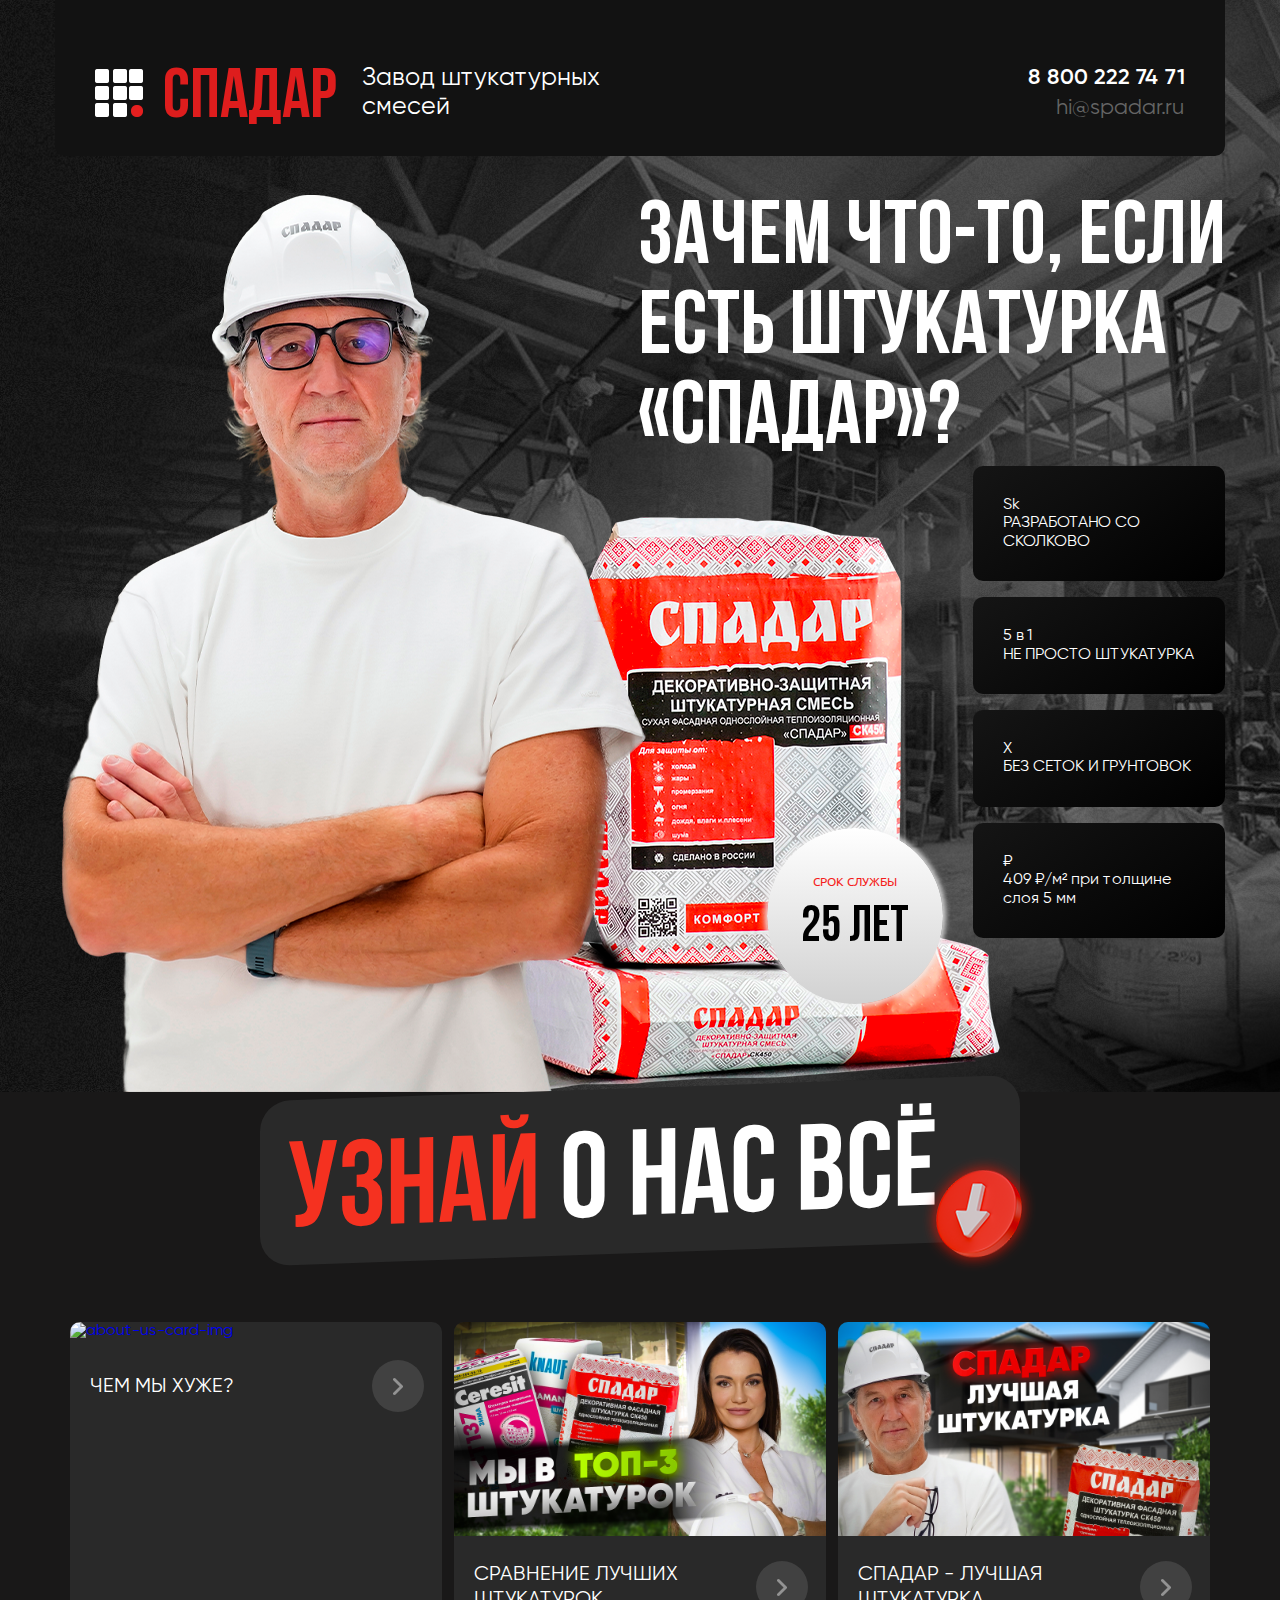
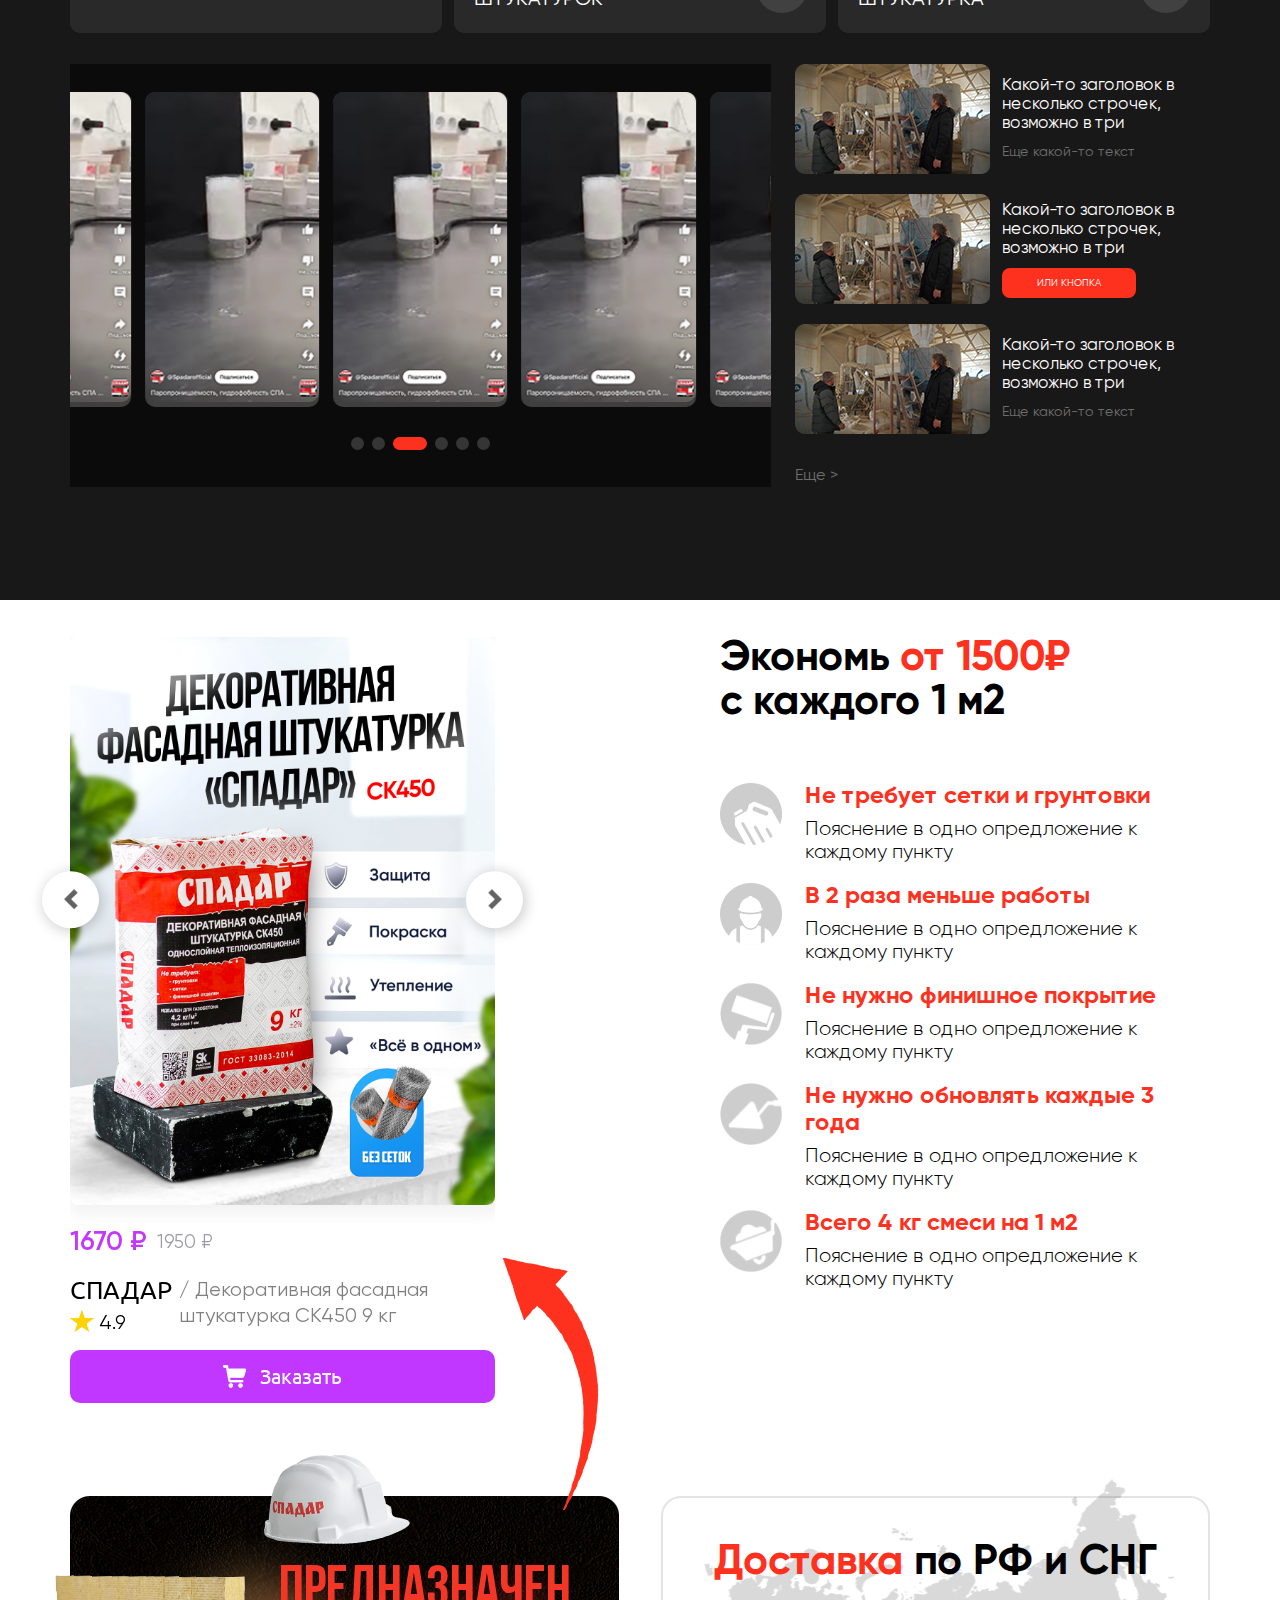
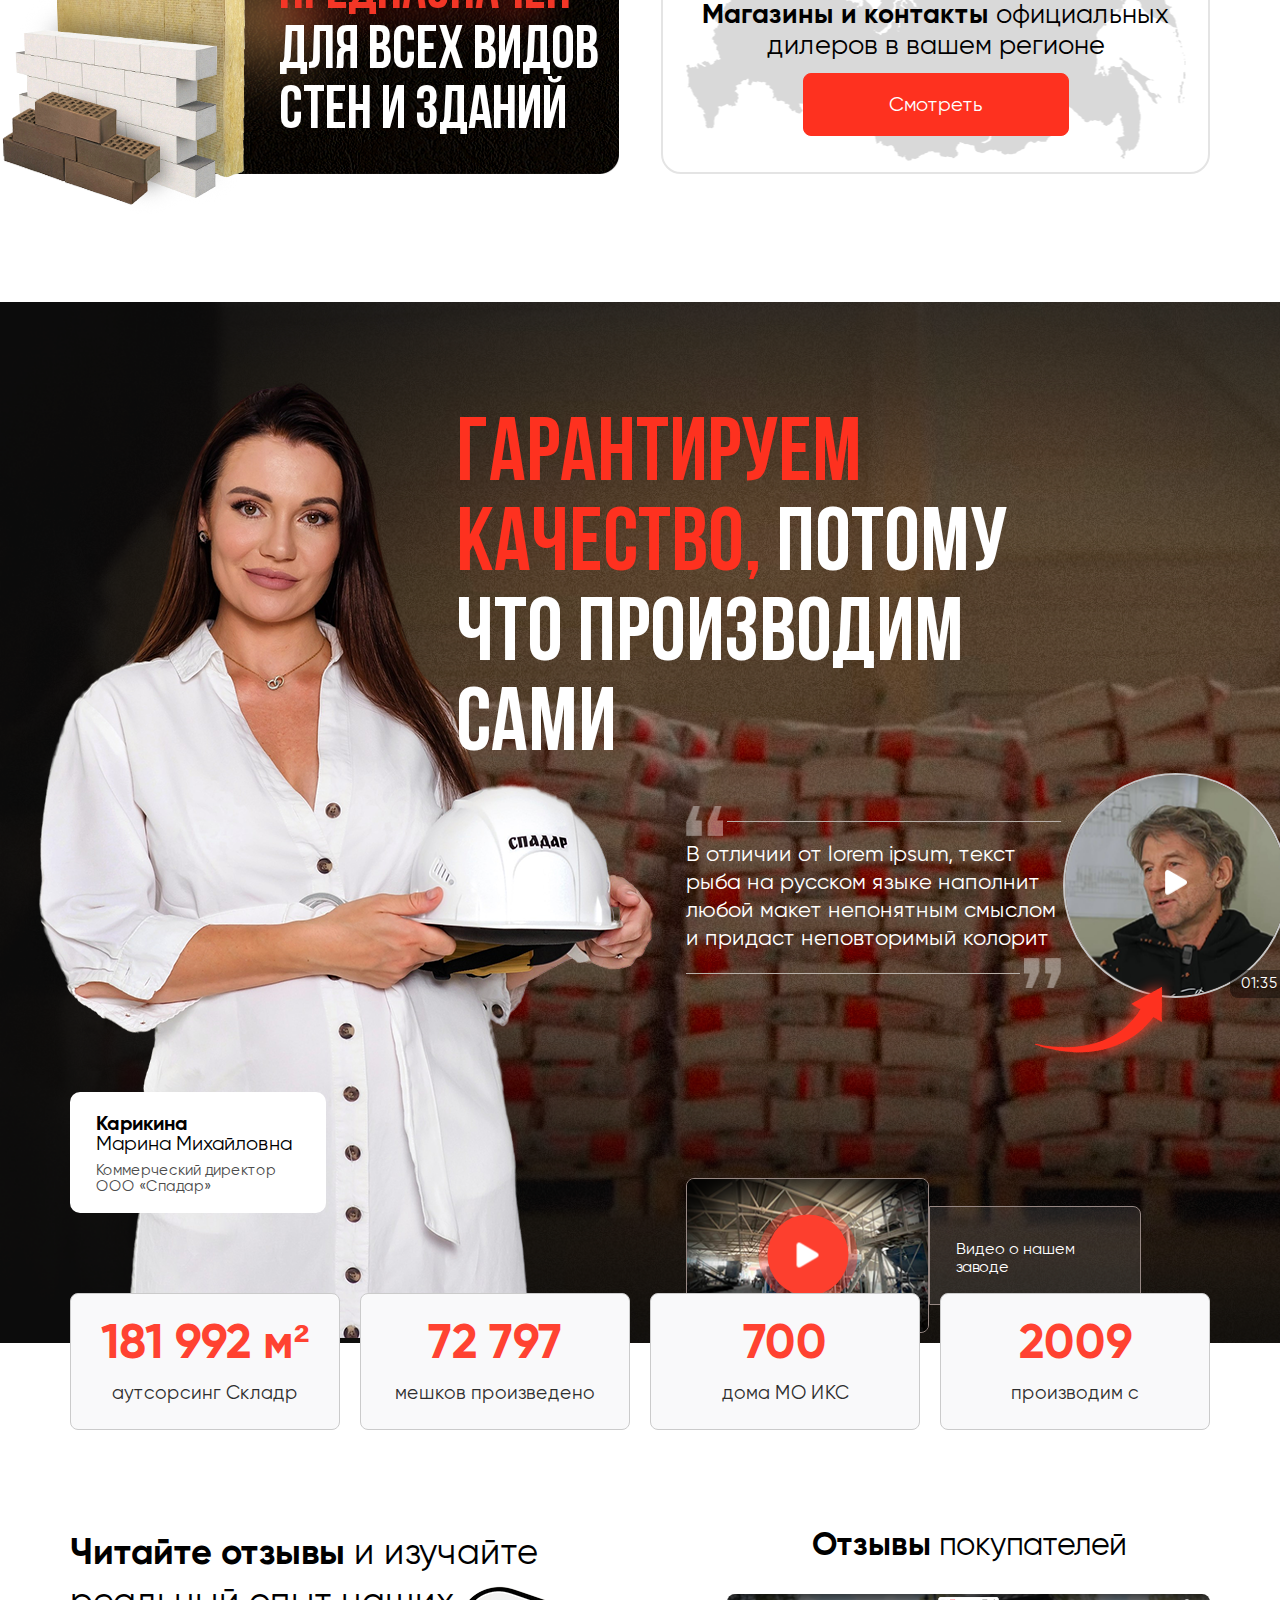
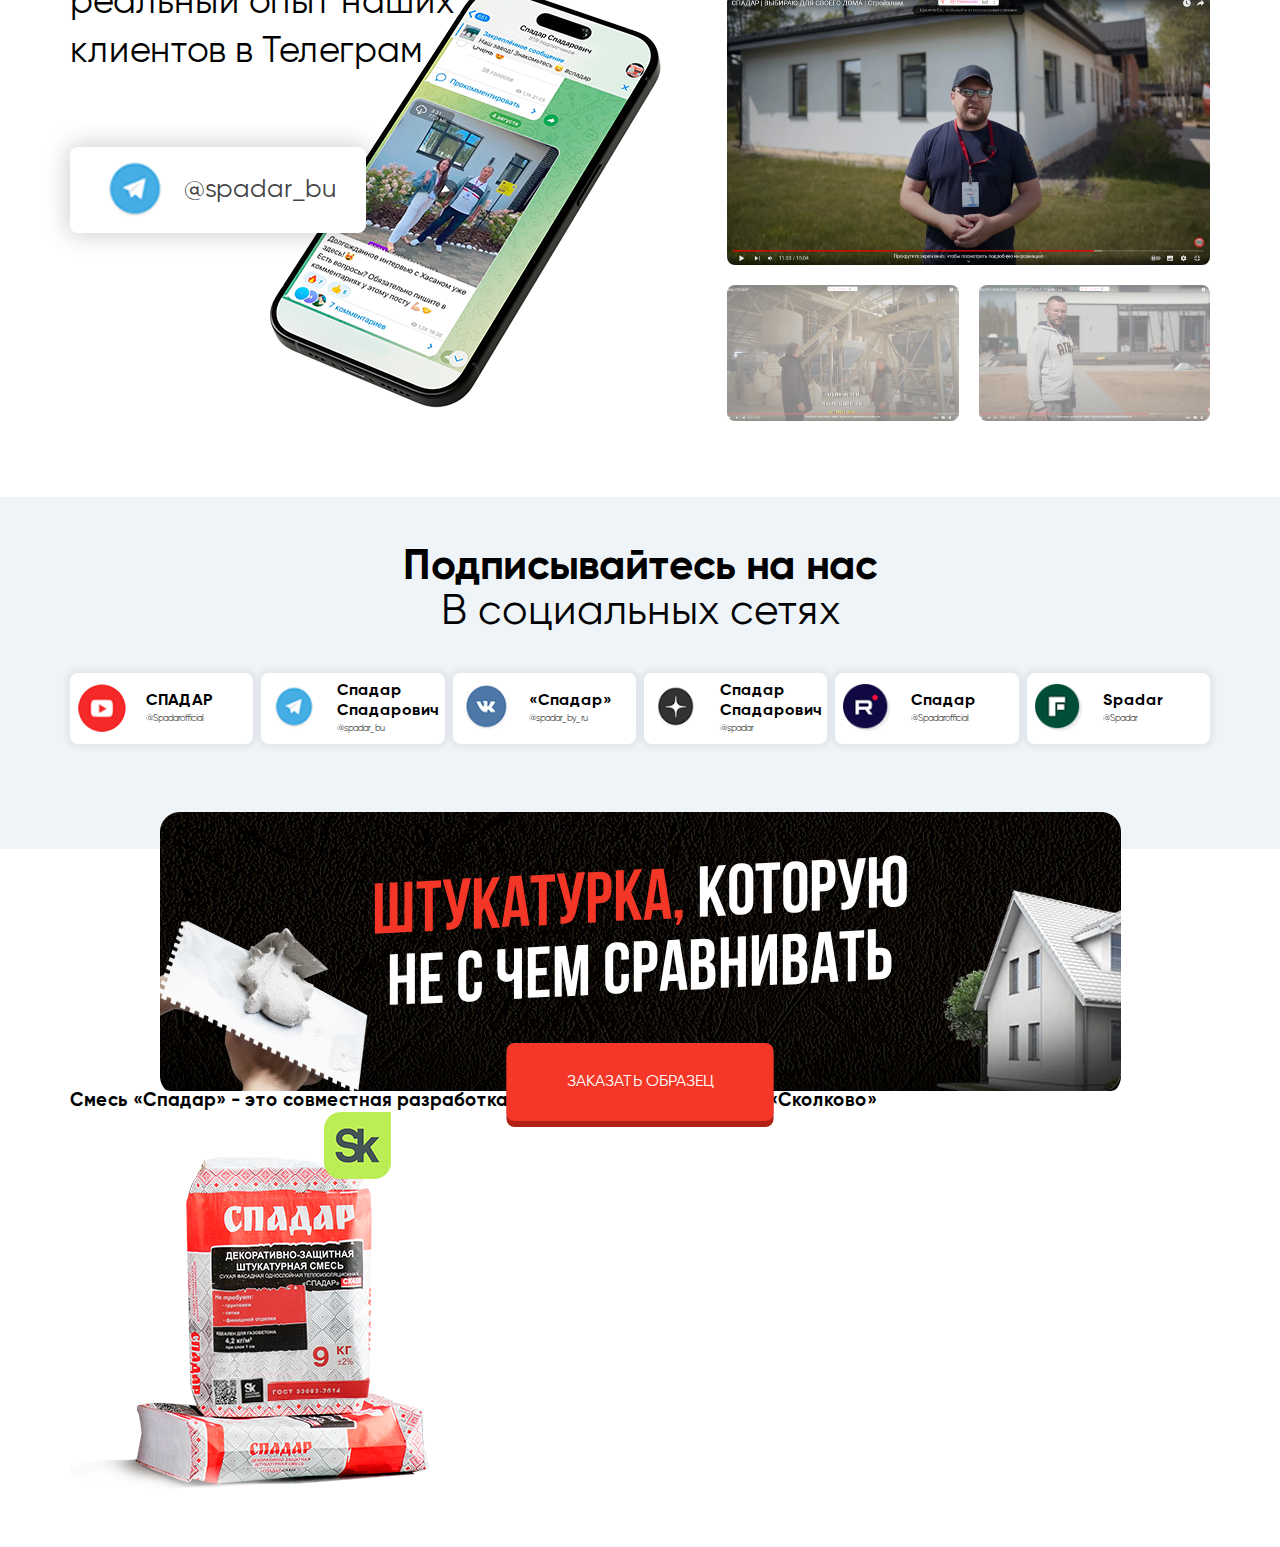
==== index.html @ 5b6349be "s" ====
<!DOCTYPE html>
<html lang="en">

<head>
  <meta charset="UTF-8">
  <meta name="viewport" content="width=device-width, initial-scale=1.0">
  <title>Document</title>
  <!-- fonts -->
  <link rel="stylesheet" href="fonts/stylesheet.css">
  <!-- swiper css -->
  <link rel="stylesheet" href="https://cdn.jsdelivr.net/npm/swiper@11/swiper-bundle.min.css" />
  <!-- normalize css -->
  <link rel="stylesheet" href="css/normalize.css">
  <!-- custom css -->
  <link rel="stylesheet" href="css/style.css">
</head>

<body>

  <div class="wrapper">
    <!-- header -->
    <header class="header">
      <div class="big-container">
        <div class="header-logo__box">
          <img src="images/icons/menu.png" alt="menu icon">
          <a class="header-logo" href="#!">СПАДАР</a>
          <div class="header-logo__text">Завод штукатурных <br>
            смесей</div>
        </div>
        <div class="header-contact">
          <a class="header-tel" href="tel:88002227471">8 800 222 74 71</a>
          <a class="header-email" href="mailto:hi@spadar.ru">hi@spadar.ru</a>
        </div>
      </div>
    </header>

    <main>
      <!-- intro -->
      <section class="intro">
        <div class="big-container">
          <img class="intro-human__img" src="images/human.png" alt="intro-human">
          <img class="intro-product" src="images/intro-product.png" alt="">
          <div class="intro-servis__life">
            <span class="intro-servis__life-text">Срок службы</span>
            <h2 class="intro-servis__life-title">25 лет</h2>
          </div>
          <h1 class="intro-title">Зачем что-то, если <br>
            есть штукатурка <br>
            «Спадар»?</h1>
          <div class="feature">
            <div class="feature-item feature-green">
              <div class="feature-icon">Sk</div>
              <div class="feature-text">РАЗРАБОТАНО СО СКОЛКОВО</div>
            </div>
            <div class="feature-item feature-red">
              <div class="feature-icon">5 в 1</div>
              <div class="feature-text">НЕ ПРОСТО ШТУКАТУРКА</div>
            </div>
            <div class="feature-item feature-red">
              <div class="feature-icon">X</div>
              <div class="feature-text">БЕЗ СЕТОК И ГРУНТОВОК</div>
            </div>
            <div class="feature-item feature-red">
              <div class="feature-icon">₽</div>
              <div class="feature-text">409 ₽/м² при толщине слоя 5 мм</div>
            </div>
          </div>
        </div>
      </section>
      <!-- intro -->

      <!-- about us -->
      <section class="about-us">
        <div class="container">
          <div class="about-us__learn-more">
            <h2 class="about-us__learn-more-title"><span>Узнай</span> о нас всё</h2>
            <img class="about-us__learn-more-icon" src="images/icons/down-btn.png" alt="">
          </div>
          <div class="about-us__cards">
            <a class="about-us__card" href="#!">
              <img class="about-us__card-img" src="images/about-us-card-img-1.png" alt="about-us-card-img">
              <div class="about-us__card-body">
                <h3 class="about-us__card-title">Чем мы хуже?</h3>
                <div class="next-btn">
                  <img src="images/icons/next-icon.png" alt="">
                </div>
              </div>
            </a>
            <a class="about-us__card" href="#!">
              <img class="about-us__card-img" src="images/about-us-card-img-2.png" alt="about-us-card-img">
              <div class="about-us__card-body">
                <h3 class="about-us__card-title">Сравнение лучших
                  штукатурок</h3>
                <div class="next-btn">
                  <img src="images/icons/next-icon.png" alt="">
                </div>
              </div>
            </a>
            <a class="about-us__card" href="#!">
              <img class="about-us__card-img" src="images/about-us-card-img-3.png" alt="about-us-card-img">
              <div class="about-us__card-body">
                <h3 class="about-us__card-title">Спадар - лучшая штукатурка</h3>
                <div class="next-btn">
                  <img src="images/icons/next-icon.png" alt="">
                </div>
              </div>
            </a>
          </div>

          <div class="about-us__media">
            <div class="about-us__media-shorts">
              <div class="swiper-container about-us__media-shorts-swiper">
                <div class="swiper-wrapper">
                  <div class="swiper-slide">
                    <div class="about-us__media-shorts-video">
                      <img src="images/shorts-img-1.png" alt="shorts-img-1">
                    </div>
                  </div>
                  <div class="swiper-slide">
                    <div class="about-us__media-shorts-video">
                      <img src="images/shorts-img-1.png" alt="shorts-img-1">
                    </div>
                  </div>
                  <div class="swiper-slide">
                    <div class="about-us__media-shorts-video">
                      <img src="images/shorts-img-1.png" alt="shorts-img-1">
                    </div>
                  </div>
                  <div class="swiper-slide">
                    <div class="about-us__media-shorts-video">
                      <img src="images/shorts-img-1.png" alt="shorts-img-1">
                    </div>
                  </div>
                  <div class="swiper-slide">
                    <div class="about-us__media-shorts-video">
                      <img src="images/shorts-img-1.png" alt="shorts-img-1">
                    </div>
                  </div>
                  <div class="swiper-slide">
                    <div class="about-us__media-shorts-video">
                      <img src="images/shorts-img-1.png" alt="shorts-img-1">
                    </div>
                  </div>
                </div>
                <div class="swiper-pagination"></div>
              </div>
            </div>
            <div class="right-box">
              <div class="about-us__media-content">
                <div class="about-us__media-content-item">
                  <img class="content-img" src="images/about-us__media-content-1.png" alt="">
                  <div class="">
                    <h3 class="content-title">Какой-то заголовок в несколько строчек, возможно в три</h3>
                    <a class="content-link" href="#!">Еще какой-то текст</a>
                  </div>
                </div>
                <div class="about-us__media-content-item">
                  <img class="content-img" src="images/about-us__media-content-1.png" alt="">
                  <div class="">
                    <h3 class="content-title">Какой-то заголовок в несколько строчек, возможно в три</h3>
                    <a class="content-link__btn" href="#!">Или кнопка</a>
                  </div>
                </div>
                <div class="about-us__media-content-item">
                  <img class="content-img" src="images/about-us__media-content-1.png" alt="">
                  <div class="">
                    <h3 class="content-title">Какой-то заголовок в несколько строчек, возможно в три</h3>
                    <a class="content-link" href="#!">Еще какой-то текст</a>
                  </div>
                </div>
              </div>
              <a class="more-content" href="#!">Еще ></a>
            </div>
          </div>
        </div>
      </section>
      <!-- about us -->

      <!-- product-info -->
      <section class="product-info">
        <div class="container">
          <div class="top-box">
            <div class="product-card__box">
              <div class="product-swiper">
                <button class="product-swiper-btn-prev">
                  <img src="images/icons/next-icon-2.png" alt="">
                </button>
                <button class="product-swiper-btn-next">
                  <img src="images/icons/next-icon-2.png" alt="">
                </button>
                <div class="swiper product-info__swiper">
                  <div class="swiper-wrapper">
                    <div class="swiper-slide">
                      <div class="product-card">
                        <img class="product-card__img" src="images/product-info-1.png" alt="product-img">
                        <div class="price-list">
                          <span class="new-price">1670 ₽ </span>
                          <span class="old-price">1950 ₽ </span>
                        </div>
                        <div class="product-content">
                          <div>
                            <h4 class="product-name">СПАДАР</h4>
                            <div class="product-rating">
                              <img class="star-icon" src="images/icons/star.png" alt="star icon">
                              <span class="product-rating__count">4.9</span>
                            </div>
                          </div>
                          <p class="product-desc">
                            / Декоративная фасадная <br>
                            штукатурка СК450 9 кг
                          </p>
                        </div>
                        <a class="order-btn" href="#!">
                          <img src="images/icons/basket.png" alt="basket">
                          <span>Заказать</span>
                        </a>
                      </div>
                    </div>
                    <div class="swiper-slide">
                      <div class="product-card">
                        <img class="product-card__img" src="images/product-info-1.png" alt="product-img">
                        <div class="price-list">
                          <span class="new-price">1670 ₽ </span>
                          <span class="old-price">1950 ₽ </span>
                        </div>
                        <div class="product-content">
                          <div>
                            <h4 class="product-name">СПАДАР</h4>
                            <div class="product-rating">
                              <img class="star-icon" src="images/icons/star.png" alt="star icon">
                              <span class="product-rating__count">4.9</span>
                            </div>
                          </div>
                          <p class="product-desc">
                            / Декоративная фасадная <br>
                            штукатурка СК450 9 кг
                          </p>
                        </div>
                        <a class="order-btn" href="#!">
                          <img src="images/icons/basket.png" alt="basket">
                          <span>Заказать</span>
                        </a>
                      </div>
                    </div>
                    <div class="swiper-slide">
                      <div class="product-card">
                        <img class="product-card__img" src="images/product-info-1.png" alt="product-img">
                        <div class="price-list">
                          <span class="new-price">1670 ₽ </span>
                          <span class="old-price">1950 ₽ </span>
                        </div>
                        <div class="product-content">
                          <div>
                            <h4 class="product-name">СПАДАР</h4>
                            <div class="product-rating">
                              <img class="star-icon" src="images/icons/star.png" alt="star icon">
                              <span class="product-rating__count">4.9</span>
                            </div>
                          </div>
                          <p class="product-desc">
                            / Декоративная фасадная <br>
                            штукатурка СК450 9 кг
                          </p>
                        </div>
                        <a class="order-btn" href="#!">
                          <img src="images/icons/basket.png" alt="basket">
                          <span>Заказать</span>
                        </a>
                      </div>
                    </div>
                  </div>
                </div>
              </div>
            </div>
            <div class="benefits">
              <h2 class="benefits-title">Экономь <span>от 1500₽</span>
                с&nbsp;каждого 1 м2</h2>
              <div class="benefits-list">
                <div class="benefits-item">
                  <img class="benefits-item__icon" src="images/icons/benifest-icon-1.png" alt="">
                  <div>
                    <h3 class="benefits-item__title">Не требует сетки и грунтовки </h3>
                    <p class="benefits-item__desc">
                      Пояснение в одно опредложение к каждому пункту
                    </p>
                  </div>
                </div>
                <div class="benefits-item">
                  <img class="benefits-item__icon" src="images/icons/benifest-icon-2.png" alt="">
                  <div>
                    <h3 class="benefits-item__title">В 2 раза меньше работы</h3>
                    <p class="benefits-item__desc">
                      Пояснение в одно опредложение к каждому пункту
                    </p>
                  </div>
                </div>
                <div class="benefits-item">
                  <img class="benefits-item__icon" src="images/icons/benifest-icon-3.png" alt="">
                  <div>
                    <h3 class="benefits-item__title">Не нужно финишное покрытие</h3>
                    <p class="benefits-item__desc">
                      Пояснение в одно опредложение к каждому пункту
                    </p>
                  </div>
                </div>
                <div class="benefits-item">
                  <img class="benefits-item__icon" src="images/icons/benifest-icon-4.png" alt="">
                  <div>
                    <h3 class="benefits-item__title">Не нужно обновлять каждые 3 года</h3>
                    <p class="benefits-item__desc">
                      Пояснение в одно опредложение к каждому пункту
                    </p>
                  </div>
                </div>
                <div class="benefits-item">
                  <img class="benefits-item__icon" src="images/icons/benifest-icon-5.png" alt="">
                  <div>
                    <h3 class="benefits-item__title">Всего 4 кг смеси на 1 м2</h3>
                    <p class="benefits-item__desc">
                      Пояснение в одно опредложение к каждому пункту
                    </p>
                  </div>
                </div>
              </div>
            </div>
          </div>
          <div class="promo-section">
            <div class="promo-info">
              <img class="up-arrow" src="images/up-arrow.png" alt="">
              <img class="heat-img" src="images/icons/heat.png" alt="">
              <img class="block-img" src="images/block.png" alt="block img">
              <h3 class="promo-info__title"><span>Предназначен</span> <br>
                для всех видов <br>
                стен и зданий</h3>
            </div>
            <div class="delivery-info">
              <h3 class="delivery-info__title"><span>Доставка</span> по РФ и СНГ</h3>
              <p>
                <b>Магазины и контакты</b> официальных дилеров в вашем регионе
              </p>
              <a class="red-btn" href="#!">Смотреть</a>
              <img class="map-img" src="images/map.png" alt="">
            </div>
          </div>
        </div>
      </section>
      <!-- product-info -->

      <!-- about-quality -->
      <section class="about-quality">
        <div class="container">
          <div class="about-quality__left">
            <img class="about-quality__director-photo" src="images/marina.png" alt="">
            <div class="about-quality__director-info-box">
              <h4 class="director-name"><b>Карикина</b> <br> Марина Михайловна </h4>
              <p class="director-info">
                Коммерческий директор
                ООО «Спадар»
              </p>
            </div>
          </div>
          <div class="about-quality__right">
            <h2 class="about-quality__title"><span>Гарантируем <br> качество,</span> потому что
              производим сами </h2>
            <div class="video-box">
              <img class="up-arrow" src="images/up-arrow-2.png" alt="">
              <div class="quote-box">
                <div class="quote-img">
                  <img class="top-quote__img" src="images/icons/quote.png" alt="">
                  <div class="line"></div>
                </div>
                <p class="quote-info">
                  В отличии от lorem ipsum, текст рыба на русском языке наполнит любой макет непонятным смыслом и
                  придаст
                  неповторимый колорит
                </p>
                <div class="quote-img">
                  <div class="line"></div>
                  <img class="bottom-quote__img" src="images/icons/quote.png" alt="">
                </div>
              </div>
              <div class="about-quality__video-box">
                <div class="about-quality__video-time">
                  <span>01:35</span>
                </div>
                <div class="about-quality__video">
                  <button class="play-btn">
                    <img src="images/icons/play.png" alt="">
                  </button>
                  <img class="video-bg" src="images/video-bg.png" alt="">
                </div>
              </div>
            </div>
            <div class="bottom-video__box">
              <div class="video-content">
                <div class="video-bg">
                  <button class="play-btn">
                    <img src="images/icons/play.png" alt="">
                  </button>
                  <img class="video-bg__img" src="images/video-bg-2.png" alt="video-bg-2">
                </div>
                <div class="video-info">
                  <p>
                    Видео о нашем <br>
                    заводе
                  </p>
                </div>
              </div>
            </div>
          </div>
        </div>
      </section>
      <!-- about-quality -->

      <!-- reviews -->
      <section class="reviews">
        <div class="container">
          <div class="stats">
            <div class="stats__item">
              <div class="stats__number">181 992 м²</div>
              <div class="stats__description">аутсорсинг Складр</div>
            </div>
            <div class="stats__item">
              <div class="stats__number">72 797</div>
              <div class="stats__description">мешков произведено</div>
            </div>
            <div class="stats__item">
              <div class="stats__number">700</div>
              <div class="stats__description">дома МО ИКС</div>
            </div>
            <div class="stats__item">
              <div class="stats__number">2009</div>
              <div class="stats__description">производим с</div>
            </div>
          </div>
          <div class="reviews-box">
            <div class="reviews__telegram">
              <div class="reviews__telegram-text">
                <strong>Читайте отзывы</strong> и изучайте реальный опыт наших клиентов в Телеграм
              </div>
              <div class="reviews__telegram-phone">
                <img src="images/phone.png" alt="phone img">
              </div>
              <a class="reviews__telegram-info" href="#!">
                <img src="images/icons/telegram-icon.png" alt="">
                <span>@spadar_bu</span>
              </a>
            </div>
            <div class="reviews__videos">
              <h3 class="customer-reviews"><b>Отзывы</b> покупателей</h3>
              <div class="reviews__video-main">
                <img src="images/reviews-video-img-1.png" alt="">
              </div>
              <div class="reviews__bottom-videos">
                <div class="reviews__video-thumbnail">
                  <img src="images/reviews-video-img-2.png" alt="">
                </div>
                <div class="reviews__video-thumbnail">
                  <img src="images/reviews-video-img-3.png" alt="">
                </div>
              </div>
            </div>
          </div>
        </div>
      </section>
      <!-- reviews -->

      <!-- socials -->
      <section class="socials">
        <div class="container">
          <h2 class="socials-title">Подписывайтесь на нас</h2>
          <p class="socials-subtitle">В социальных сетях</p>
          <ul class="socials-list">
            <li class="socials-item">
              <img src="images/icons/youtube-icon.png" alt="">
              <div>
                <span class="socials-name">СПАДАР</span>
                <span class="socials-link">@Spadarofficial </span>
              </div>
            </li>
            <li class="socials-item">
              <img src="images/icons/telegram-icon.png" alt="">
              <div>
                <span class="socials-name">Спадар <br> Спадарович</span>
                <span class="socials-link">@spadar_bu</span>
              </div>
            </li>
            <li class="socials-item">
              <img src="images/icons/vk.png" alt="">
              <div>
                <span class="socials-name">«Спадар»</span>
                <span class="socials-link">@spadar_by_ru </span>
              </div>
            </li>
            <li class="socials-item">
              <img src="images/icons/dzen.png" alt="">
              <div>
                <span class="socials-name">Спадар <br> Спадарович</span>
                <span class="socials-link">@spadar</span>
              </div>
            </li>
            <li class="socials-item">
              <img src="images/icons/rutube.png" alt="">
              <div>
                <span class="socials-name">Спадар</span>
                <span class="socials-link">@Spadarofficial</span>
              </div>
            </li>
            <li class="socials-item">
              <img src="images/icons/spador.png" alt="">
              <div>
                <span class="socials-name">Spadar</span>
                <span class="socials-link">@Spadar</span>
              </div>
            </li>
          </ul>
        </div>
      </section>
      <!-- socials -->

      <!-- spatula -->
      <section class="spatula">
        <div class="container">
          <div class="parent-box">
            <div class="spatula-banner">
              <h2 class="spatula-banner__title"><span>Штукатурка,</span> которую <br> не с чем сравнивать</h2>
              <img class="spatula-img" src="images/spatula.png" alt="">
              <img class="home-img" src="images/home-img.png" alt="">
            </div>
            <a class="red-btn" href="#!">Заказать Образец</a>
          </div>

          <div class="certificates">
            <div class="certificate-card">
              <h3 class="certificate-card__title">Смесь «Спадар» - это совместная разработка с инновационным центром «Сколково» </h3>
              <img src="images/card-img-1.png" alt="">
            </div>
          </div>
        </div>
      </section>
      <!-- spatula -->

    </main>

    <footer class="footer">

    </footer>
    <!-- header -->
  </div>

  <!-- swiper js -->
  <script src="https://cdn.jsdelivr.net/npm/swiper@11/swiper-bundle.min.js"></script>
  <!-- custom js -->
  <script src="js/main.js"></script>
</body>

</html>
---- fonts/stylesheet.css ----
@font-face {
    font-family: 'Bebas Neue';
    src: url('BebasNeueBold.woff2') format('woff2'),
        url('BebasNeueBold.woff') format('woff');
    font-weight: bold;
    font-style: normal;
    font-display: swap;
}

@font-face {
    font-family: 'Gilroy';
    src: url('Gilroy-Regular.woff2') format('woff2'),
        url('Gilroy-Regular.woff') format('woff');
    font-weight: normal;
    font-style: normal;
    font-display: swap;
}

@font-face {
    font-family: 'Gilroy';
    src: url('Gilroy-Light.woff2') format('woff2'),
        url('Gilroy-Light.woff') format('woff');
    font-weight: 300;
    font-style: normal;
    font-display: swap;
}

@font-face {
    font-family: 'Gilroy';
    src: url('Gilroy-Bold.woff2') format('woff2'),
        url('Gilroy-Bold.woff') format('woff');
    font-weight: bold;
    font-style: normal;
    font-display: swap;
}

@font-face {
    font-family: 'Gilroy';
    src: url('Gilroy-Semibold.woff2') format('woff2'),
        url('Gilroy-Semibold.woff') format('woff');
    font-weight: 600;
    font-style: normal;
    font-display: swap;
}

@font-face {
    font-family: 'Ubuntu';
    src: url('Ubuntu-Medium.woff2') format('woff2'),
        url('Ubuntu-Medium.woff') format('woff');
    font-weight: 500;
    font-style: normal;
    font-display: swap;
}

@font-face {
    font-family: 'Ubuntu';
    src: url('Ubuntu-Regular.woff2') format('woff2'),
        url('Ubuntu-Regular.woff') format('woff');
    font-weight: normal;
    font-style: normal;
    font-display: swap;
}
---- css/style.css ----
* {
  padding: 0;
  margin: 0;
  box-sizing: border-box;
}

ul,
ol {
  padding: 0;
  list-style: none;
  margin: 0;
}

h1,
h2,
h3,
h4,
h5,
h6,
p {
  margin: 0;
}

a {
  text-decoration: none;
}

span,
a {
  display: inline-block;
}

button {
  padding: 0;
  cursor: pointer;
  background: transparent;
}

body {
  font-family: "Gilroy", sans-serif;
  font-weight: 400;
  margin: 0;
}

.wrapper {
  overflow: hidden;
}

.big-container {
  max-width: 1170px;
  margin: 0 auto;
}

.container {
  max-width: 1140px;
  margin: 0 auto;
}

.header {
  position: absolute;
  top: 0;
  width: 100%;
  left: 0;
  z-index: 100;
}
.header .big-container {
  display: flex;
  align-items: center;
  justify-content: space-between;
  background: #121212;
  padding: 60px 40px 30px 40px;
  border-radius: 0 0 10px 10px;
}
.header-logo__box {
  display: flex;
  align-items: center;
  gap: 20px;
}
.header-logo {
  font-family: "Bebas Neue", sans-serif;
  font-size: 70px;
  height: 66px;
  color: #de1d1d;
}
.header-logo__text {
  margin-left: 6px;
  font-size: 25px;
  line-height: 29px;
  color: #fff;
}
.header-tel {
  color: #fff;
  font-size: 22px;
  font-weight: 600;
  line-height: 29px;
}
.header-email {
  color: #656565;
  font-size: 22px;
  line-height: 30px;
  display: block;
  text-align: right;
}

.intro {
  background: url(../images/home-bg-2.png) no-repeat;
  background-size: cover;
  padding-top: 196px;
  height: 1092px;
}
.intro .big-container {
  position: relative;
  height: 100%;
  z-index: 1;
}
.intro-human__img {
  position: absolute;
  bottom: 0;
  left: 0;
  height: 897px;
  width: 591px;
}
.intro-product {
  position: absolute;
  bottom: 0;
  left: 331px;
  width: 614px;
  height: 575px;
  z-index: -1;
}
.intro-title {
  font-size: 90px;
  line-height: 90px;
  color: #ffffff;
  font-family: "Bebas Neue", sans-serif;
  margin-left: auto;
  width: -moz-fit-content;
  width: fit-content;
}
.intro-servis__life {
  position: absolute;
  width: 176px;
  height: 176px;
  border-radius: 50%;
  display: flex;
  align-items: center;
  justify-content: center;
  flex-direction: column;
  background: #fff;
  bottom: 88px;
  right: 282px;
  background: linear-gradient(0deg, #d1d1d1, #ffffff);
  box-shadow: 0 0 5px 3px rgba(240, 240, 240, 0.8);
}
.intro-servis__life-text {
  font-family: "Ubuntu";
  text-transform: uppercase;
  font-size: 12px;
  color: #f51d20;
  margin-bottom: 11px;
}
.intro-servis__life-title {
  font-family: "Bebas Neue";
  font-size: 50px;
}
.intro .feature {
  display: flex;
  flex-direction: column;
  gap: 16px;
  justify-content: end;
  margin-left: auto;
  width: -moz-fit-content;
  width: fit-content;
  color: #fff;
}
.intro .feature-item {
  width: 252px;
  background: linear-gradient(145deg, #151515, #000000);
  padding: 30px;
  border-radius: 10px;
}

.about-us {
  background: #191818;
  padding-bottom: 113px;
  z-index: 10;
  position: relative;
}
.about-us__learn-more {
  width: -moz-fit-content;
  width: fit-content;
  margin: 0 auto;
  background: #292929;
  position: relative;
  padding: 28px 82px 0 28px;
  border-radius: 30px;
  transform: skew(0deg, -2deg) translateY(-4px);
}
.about-us__learn-more-title {
  font-size: 122px;
  line-height: 137px;
  color: #fff;
  font-family: "Bebas Neue";
}
.about-us__learn-more-title span {
  color: #f53120;
}
.about-us__learn-more-icon {
  position: absolute;
  bottom: -30px;
  right: -16px;
}
.about-us__cards {
  display: grid;
  grid-template-columns: repeat(3, 1fr);
  margin-top: 65px;
  gap: 12px;
}
.about-us__card {
  overflow: hidden;
  border-radius: 10px;
  background: #292929;
}
.about-us__card-img {
  width: 100%;
  height: 214px;
  -o-object-fit: cover;
     object-fit: cover;
}
.about-us__card-body {
  padding: 20px 18px 20px 20px;
  display: flex;
  align-items: center;
  justify-content: space-between;
}
.about-us__card-title {
  font-family: "Gilroy", sans-serif;
  font-size: 20px;
  line-height: 25px;
  font-weight: 400;
  color: #fff;
  text-transform: uppercase;
}
.about-us__card .next-btn {
  border-radius: 50%;
  min-width: 52px;
  max-width: 52px;
  height: 52px;
  display: flex;
  align-items: center;
  justify-content: center;
  background: #414141;
}
.about-us__media {
  display: flex;
  margin-top: 31px;
  gap: 24px;
  align-items: stretch;
}
.about-us__media-shorts {
  background: #0b0b0b;
  padding: 28px 0 62px 0;
  max-width: 712px;
  overflow: hidden;
  -webkit-user-select: none;
     -moz-user-select: none;
          user-select: none;
}
.about-us__media-shorts-swiper {
  position: relative;
}
.about-us__media-shorts-video {
  background: #3f3f3f;
  border-radius: 10px;
  height: 100%;
  width: 100%;
}
.about-us__media-shorts-video img {
  width: 100%;
  height: 100%;
  -o-object-fit: cover;
     object-fit: cover;
}
.about-us__media .swiper-pagination {
  bottom: -30px;
}
.about-us__media .swiper-pagination-bullet {
  background: #353535;
  opacity: 1;
  width: 13px;
  height: 13px;
  border-radius: 10px;
  transition: all 0.2s linear;
}
.about-us__media .swiper-pagination-bullet-active {
  background: #fe311f;
  width: 34px;
}
.about-us__media .right-box {
  display: flex;
  flex-direction: column;
  gap: 10px;
  justify-content: space-between;
}
.about-us__media-content {
  display: flex;
  flex-direction: column;
  gap: 20px;
}
.about-us__media-content-item {
  display: flex;
  align-items: center;
  gap: 12px;
}
.about-us__media .content-img {
  width: 195px;
  height: 110px;
  -o-object-fit: cover;
     object-fit: cover;
  border-radius: 8px;
}
.about-us__media .content-title {
  font-size: 17px;
  line-height: 19px;
  font-weight: 500;
  color: #fff;
  margin-bottom: 10px;
}
.about-us__media .content-link {
  color: #6d6d6d;
  font-size: 14px;
  line-height: 19px;
}
.about-us__media .content-link__btn {
  background: #fe311f;
  width: 134px;
  text-align: center;
  border-radius: 8px;
  color: #fff;
  text-transform: uppercase;
  height: 30px;
  font-size: 10px;
  line-height: 30px;
}
.about-us__media .more-content {
  color: #6d6d6d;
  font-size: 16px;
  line-height: 22px;
}

.product-info {
  padding: 37px 0 128px 0;
}
.product-info .top-box {
  display: flex;
  align-items: start;
  justify-content: space-between;
}
.product-info .product-swiper {
  position: relative;
}
.product-info .product-info__swiper {
  max-width: 425px;
}
.product-info .product-swiper-btn-prev,
.product-info .product-swiper-btn-next {
  background: #fff;
  display: flex;
  align-items: center;
  justify-content: center;
  border-radius: 50%;
  width: 57px;
  height: 57px;
  border: none;
  box-shadow: 2px 2px 14px 1px rgba(0, 0, 0, 0.2);
  position: absolute;
  top: 33%;
  transform: translateY(-33%);
  right: -28px;
  z-index: 10;
  cursor: pointer;
}
.product-info .product-swiper-btn-prev {
  right: unset;
  left: -28px;
}
.product-info .product-swiper-btn-prev img {
  transform: rotate(180deg);
}
.product-info .product-card__img {
  width: 100%;
  height: 568px;
  -o-object-fit: cover;
     object-fit: cover;
  box-shadow: 3px 5px 14px 5px rgba(240, 240, 240, 0.8);
  border-radius: 8px;
}
.product-info .price-list {
  display: flex;
  align-items: center;
  gap: 10px;
  margin: 16px 0;
}
.product-info .price-list .new-price {
  color: #c337ff;
  font-size: 27px;
  line-height: 32px;
  font-weight: 600;
}
.product-info .price-list .old-price {
  color: #9d9ba4;
  font-size: 19px;
  line-height: 23px;
}
.product-info .product-content {
  display: flex;
  align-items: center;
  gap: 7px;
  margin-bottom: 16px;
}
.product-info .product-content .product-name {
  font-family: "Ubuntu";
  font-size: 25px;
  line-height: 30px;
  margin-bottom: 4px;
  font-weight: 400;
}
.product-info .product-content .product-rating {
  display: flex;
  align-items: center;
  gap: 5px;
}
.product-info .product-content .product-rating .star-icon {
  width: 24px;
  height: 22px;
}
.product-info .product-content .product-rating__count {
  font-size: 20px;
  line-height: 20px;
  padding-top: 5px;
}
.product-info .product-content .product-desc {
  color: #808080;
  font-size: 20px;
  line-height: 26px;
}
.product-info .order-btn {
  background: #c237ff;
  width: 100%;
  height: 53px;
  display: flex;
  align-items: center;
  justify-content: center;
  border-radius: 10px;
  gap: 14px;
  color: #fff;
  font-size: 20px;
  font-family: "Ubuntu";
}
.product-info .benefits {
  max-width: 490px;
}
.product-info .benefits-title {
  margin-bottom: 58px;
  font-size: 42px;
  line-height: 44px;
  font-weight: bold;
}
.product-info .benefits-title span {
  color: #fe311f;
}
.product-info .benefits-list {
  display: flex;
  flex-direction: column;
  gap: 20px;
}
.product-info .benefits-item {
  display: flex;
  gap: 23px;
  align-items: start;
}
.product-info .benefits-item__icon {
  width: 62px;
  height: 62px;
}
.product-info .benefits-item__title {
  color: #fe311f;
  font-weight: bold;
  font-size: 24px;
  line-height: 27px;
}
.product-info .benefits-item__desc {
  font-size: 20px;
  font-weight: 300;
  margin-top: 7px;
}
.product-info .promo-section {
  margin-top: 93px;
  display: grid;
  grid-template-columns: repeat(2, 1fr);
  gap: 42px;
}
.product-info .promo-section .promo-info {
  background: url(../images/promo-card-bg.png) no-repeat;
  background-size: 100% 100%;
  position: relative;
  padding: 67px 20px 31px 0;
}
.product-info .promo-section .promo-info__title {
  font-size: 60px;
  line-height: 60px;
  color: #fff;
  font-family: "Bebas Neue";
  font-weight: bold;
  margin-left: auto;
  width: -moz-fit-content;
  width: fit-content;
}
.product-info .promo-section .promo-info__title span {
  color: #f33626;
}
.product-info .promo-section .promo-info .up-arrow {
  position: absolute;
  top: -86%;
  right: 20px;
}
.product-info .promo-section .heat-img {
  position: absolute;
  top: -42px;
  left: 193px;
}
.product-info .promo-section .block-img {
  position: absolute;
  bottom: -40px;
  left: -68px;
}
.product-info .promo-section .delivery-info {
  text-align: center;
  border: 2px solid #e4e4e4;
  border-radius: 20px;
  position: relative;
  padding: 46px 16px 18px 16px;
  z-index: 1;
}
.product-info .promo-section .delivery-info .map-img {
  position: absolute;
  top: -20px;
  left: 50%;
  transform: translateX(-50%);
  z-index: -1;
  width: 499px;
  height: 283px;
}
.product-info .promo-section .delivery-info__title {
  font-size: 42px;
  line-height: 38px;
  font-weight: bold;
  color: #000000;
  margin-bottom: 18px;
}
.product-info .promo-section .delivery-info__title span {
  color: #fe311f;
}
.product-info .promo-section .delivery-info p {
  font-size: 27px;
  line-height: 31px;
  font-weight: normal;
  margin: 18px 0 11px 0;
}
.product-info .promo-section .delivery-info .red-btn {
  background: #fe311f;
  border: 1px solid #fe311f;
  font-size: 20px;
  line-height: 63px;
  padding: 0 85px;
  border-radius: 8px;
  color: #fff;
  transition: all 0.2s linear;
  height: 63px;
}
.product-info .promo-section .delivery-info .red-btn:hover {
  background: transparent;
  color: #fe311f;
}

.about-quality {
  background: url(../images/about-quality-bg.png) no-repeat;
  padding: 80px 0 0 0;
  background-size: cover;
}
.about-quality .container {
  display: flex;
  align-items: start;
}
.about-quality__title {
  font-size: 90px;
  line-height: 90px;
  font-weight: bold;
  font-family: "Bebas Neue";
  color: #fff;
  width: 661px;
  transform: translateX(-230px);
  margin-top: 31px;
}
.about-quality__title span {
  color: #fe311f;
  display: inline;
}
.about-quality__left {
  position: relative;
}
.about-quality__director-info-box {
  position: absolute;
  bottom: 130px;
  max-width: 256px;
  background: #fff;
  border-radius: 10px;
  padding: 23px 26px 18px 26px;
}
.about-quality__director-photo {
  transform: translateX(-32px);
}
.about-quality .director-name {
  font-size: 20px;
  line-height: 20px;
  font-weight: normal;
}
.about-quality .director-info {
  font-size: 15px;
  line-height: 16px;
  color: #4b4b4b;
  margin-top: 8px;
}
.about-quality .quote-box {
  max-width: 375px;
  width: 100%;
  margin-top: 24px;
}
.about-quality .quote-box .quote-info {
  font-size: 22px;
  line-height: 28px;
  color: #fff;
  margin: 5px 0;
  font-weight: 500;
}
.about-quality .quote-box .quote-img {
  display: flex;
  gap: 4px;
  align-items: center;
}
.about-quality .quote-box .bottom-quote__img {
  transform: rotate(180deg);
}
.about-quality .quote-box .line {
  width: 100%;
  height: 1px;
  background: #b8b0a9;
}
.about-quality .video-box {
  display: flex;
  align-items: center;
  gap: 2px;
  position: relative;
}
.about-quality .video-box .up-arrow {
  position: absolute;
  bottom: -69px;
  right: 170px;
  z-index: 2;
}
.about-quality__video-box {
  position: relative;
  z-index: 1;
}
.about-quality__video-box .about-quality__video-time {
  position: absolute;
  bottom: 0;
  right: 0;
  padding: 5px 11px;
  display: flex;
  align-items: center;
  justify-content: center;
  border-radius: 8px;
  background: rgba(0, 0, 0, 0.4);
  z-index: 2;
}
.about-quality__video-box .about-quality__video-time span {
  font-size: 15px;
  color: #fff;
}
.about-quality__video {
  border: 2px solid #c6c6c6;
  border-radius: 50%;
  width: 225px;
  height: 225px;
  overflow: hidden;
  position: relative;
  z-index: 1;
}
.about-quality__video .play-btn {
  position: absolute;
  top: 50%;
  left: 50%;
  transform: translate(-50%, -50%);
  border: none;
  z-index: 1;
}
.about-quality__video .video-bg {
  position: absolute;
  top: -2px;
  left: -3px;
  width: 103%;
  height: 102%;
  -o-object-fit: cover;
     object-fit: cover;
  z-index: -1;
}
.about-quality .bottom-video__box {
  position: relative;
  margin-top: 180px;
  display: flex;
  align-items: center;
}
.about-quality .bottom-video__box .play-btn {
  top: 50%;
  left: 50%;
  transform: translate(-50%, -50%);
  border: none;
  width: 81px;
  height: 81px;
  border-radius: 50%;
  background: #fd3f2e;
  box-shadow: 0 0 0 9px rgba(253, 63, 46, 0.36);
  position: absolute;
  z-index: 1;
  display: flex;
  align-items: center;
  justify-content: center;
}
.about-quality .bottom-video__box .video-bg {
  position: relative;
  width: 243px;
  height: 155px;
  border: 1px solid #978884;
  border-radius: 8px;
  overflow: hidden;
}
.about-quality .bottom-video__box .video-bg__img {
  position: absolute;
  top: -2px;
  left: -2px;
  width: 102%;
  height: 102%;
  -o-object-fit: cover;
     object-fit: cover;
  border-radius: inherit;
}
.about-quality .bottom-video__box .video-info {
  max-width: 262px;
  border-radius: 0 8px 8px 0;
  border: 1px solid #978884;
  padding: 34px 65px 26px 26px;
  color: #fff;
  background: rgba(255, 255, 255, 0.1);
}
.about-quality .bottom-video__box .video-content {
  display: flex;
  align-items: center;
}

.reviews {
  padding-bottom: 76px;
}
.reviews .stats {
  display: grid;
  grid-template-columns: repeat(auto-fit, minmax(267px, 1fr));
  gap: 20px;
  position: relative;
  z-index: 10;
  margin: -50px 0 100px 0;
}
.reviews .stats__item {
  padding: 25px 28px;
  background: #f9f9fa;
  border: 1px solid #cbcbcb;
  border-radius: 8px;
  text-align: center;
}
.reviews .stats__number {
  font-size: 48px;
  line-height: 53px;
  color: #ff4231;
  margin-bottom: 12px;
  font-weight: 900;
}
.reviews .stats__description {
  font-size: 19px;
  line-height: 20px;
  color: #2e2e2e;
}
.reviews-box {
  display: flex;
  align-items: start;
  justify-content: space-between;
  gap: 16px;
}
.reviews__telegram {
  max-width: 500px;
  width: 100%;
  position: relative;
}
.reviews__telegram-text {
  font-size: 36px;
  line-height: 49px;
}
.reviews__telegram-phone {
  position: absolute;
  top: 56px;
  width: 391px;
  height: 422px;
  right: -91px;
}
.reviews__telegram-phone img {
  width: 100%;
  height: 100%;
}
.reviews__telegram-info {
  max-width: 296px;
  width: 100%;
  height: 86px;
  display: flex;
  align-items: center;
  justify-content: center;
  gap: 17px;
  background: #fff;
  box-shadow: 0 0 24px 2px rgba(0, 0, 0, 0.2);
  border-radius: 8px;
  margin-top: 70px;
  position: relative;
  z-index: 2;
  font-size: 26px;
  line-height: 33px;
  color: #444444;
}
.reviews__videos {
  max-width: 483px;
  width: 100%;
}
.reviews__video-main {
  width: 100%;
  height: 271px;
  border-radius: 8px;
}
.reviews__video-main img {
  width: 100%;
  -o-object-fit: cover;
     object-fit: cover;
  height: 100%;
  border-radius: inherit;
}
.reviews__bottom-videos {
  display: flex;
  gap: 20px;
  margin-top: 20px;
}
.reviews__video-thumbnail {
  border-radius: 8px;
  opacity: 0.5;
  cursor: pointer;
  transition: all 0.2s linear;
}
.reviews__video-thumbnail:hover {
  opacity: 1;
}
.reviews__video-thumbnail img {
  width: 100%;
  height: 100%;
  -o-object-fit: cover;
     object-fit: cover;
  border-radius: inherit;
}
.reviews .customer-reviews {
  font-size: 32px;
  line-height: 32px;
  margin-bottom: 32px;
  text-align: center;
  font-weight: 400;
}

.socials {
  padding: 49px 0 105px 0;
  background: #eff4f9;
}
.socials-title {
  font-size: 42px;
  line-height: 44px;
  font-weight: bold;
  text-align: center;
}
.socials-subtitle {
  font-size: 42px;
  line-height: 44px;
  font-weight: normal;
  text-align: center;
  margin-bottom: 39px;
}
.socials-list {
  gap: 8px;
  display: grid;
  grid-template-columns: repeat(auto-fit, minmax(183px, 1fr));
}
.socials-item {
  gap: 20px;
  display: flex;
  align-items: center;
  background: #fff;
  padding: 12px 8px;
  border-radius: 8px;
  box-shadow: 0 0 5px 4px rgba(131, 131, 131, 0.1);
  height: 71px;
}
.socials-item img {
  width: 48px;
  height: 48px;
}
.socials-name {
  font-size: 16px;
  line-height: 20px;
  font-weight: bold;
}
.socials-link {
  font-size: 9px;
  line-height: 14px;
  font-weight: normal;
  display: block;
  font-weight: 300;
}

.spatula {
  padding-bottom: 50px;
}
.spatula-banner {
  max-width: 961px;
  margin: 0 auto;
  text-align: center;
  position: relative;
  background: url(../images/spatula-bg.png) no-repeat;
  background-size: cover;
  overflow: hidden;
  z-index: 1;
  padding: 54px 0 81px 0;
  border-radius: 10px;
  margin-top: -37px;
}
.spatula-banner__title {
  font-weight: bold;
  font-size: 72px;
  line-height: 72px;
  color: #fff;
  text-transform: uppercase;
  font-family: "Bebas Neue";
  transform: skew(0, -3deg);
}
.spatula-banner__title span {
  color: #f33626;
}
.spatula-banner .spatula-img {
  position: absolute;
  bottom: -60px;
  left: -18px;
  width: 222px;
  height: 226px;
  transform: rotate(7deg);
}
.spatula-banner .home-img {
  position: absolute;
  bottom: 0;
  right: 0;
  z-index: -1;
}
.spatula .parent-box {
  position: relative;
}
.spatula .parent-box .red-btn {
  background: #f43726;
  padding: 30px 60px;
  color: #fff;
  font-size: 16px;
  line-height: 18px;
  text-transform: uppercase;
  border-radius: 8px;
  margin-top: 31px;
  position: absolute;
  bottom: -30px;
  left: 50%;
  transform: translateX(-50%);
  z-index: 1;
  box-shadow: 0 6px 0px #b02114;
  transition: all 0.2s linear;
}/*# sourceMappingURL=style.css.map */
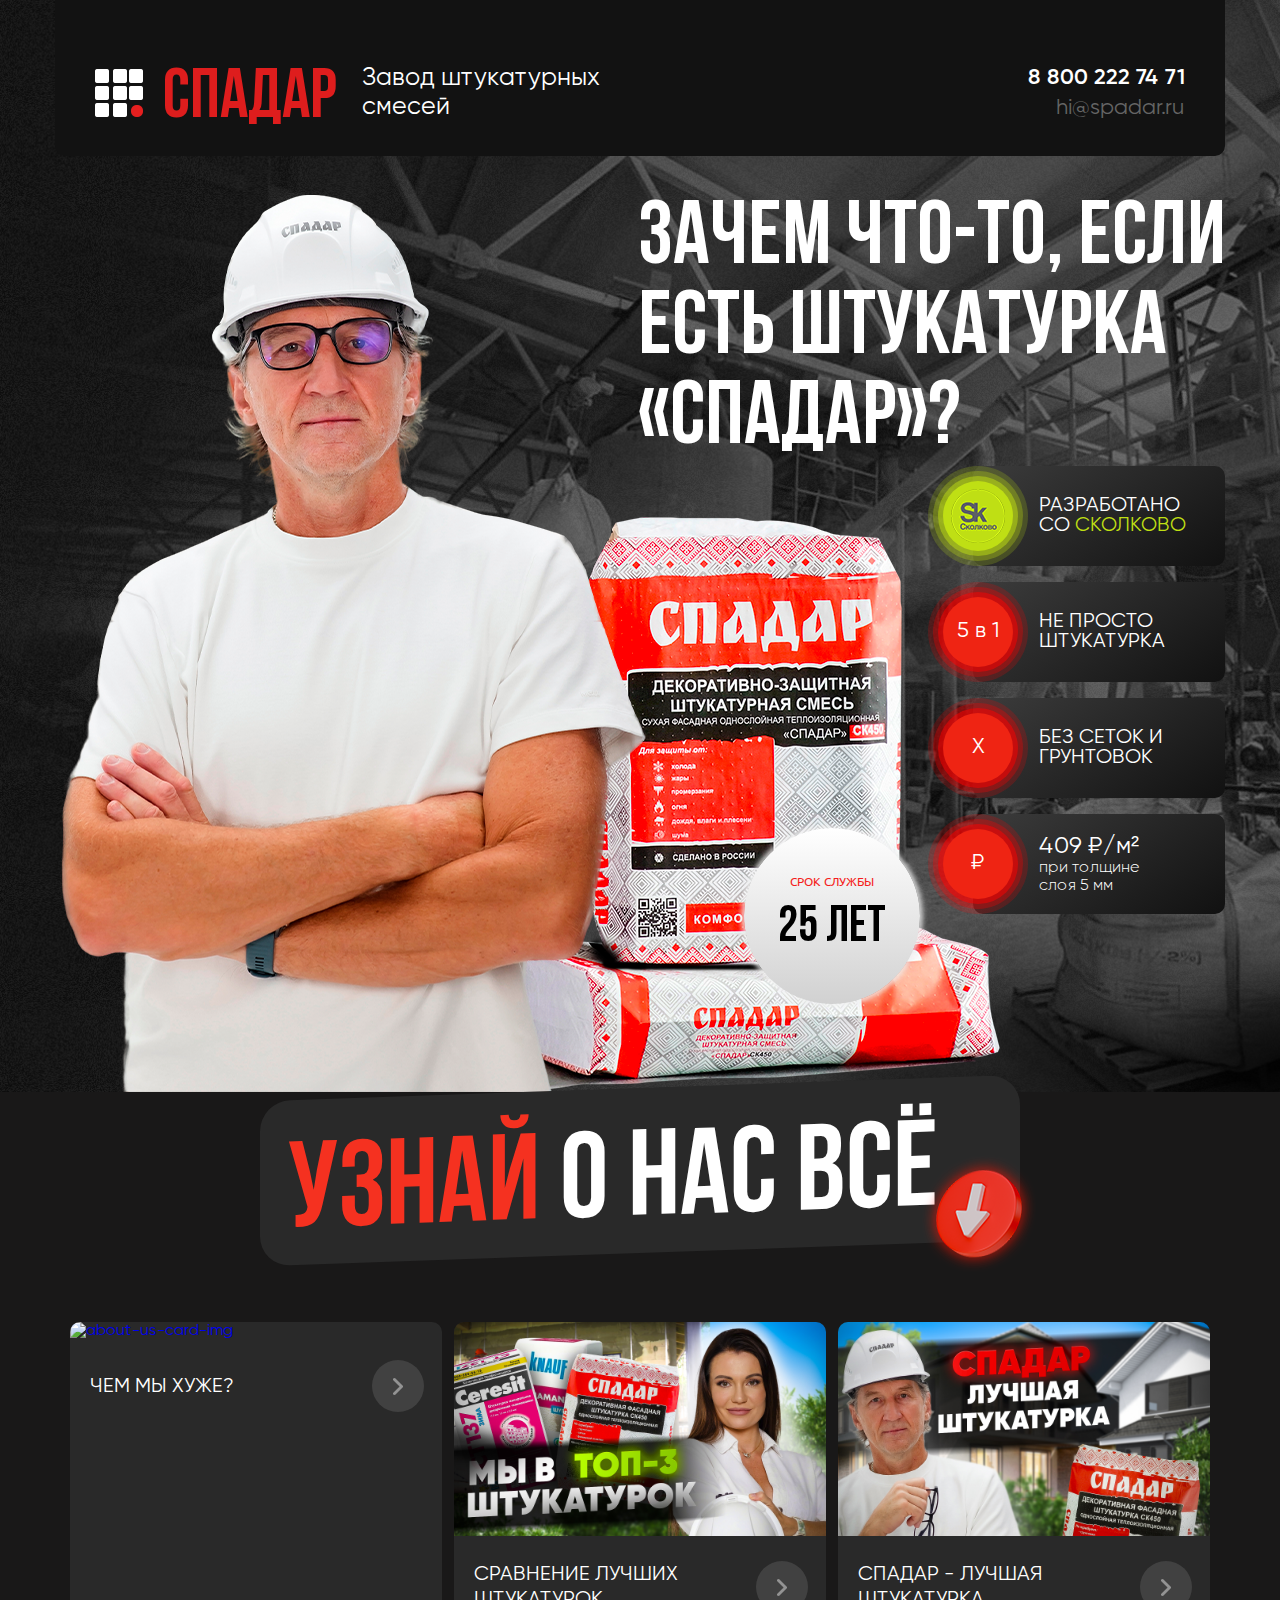
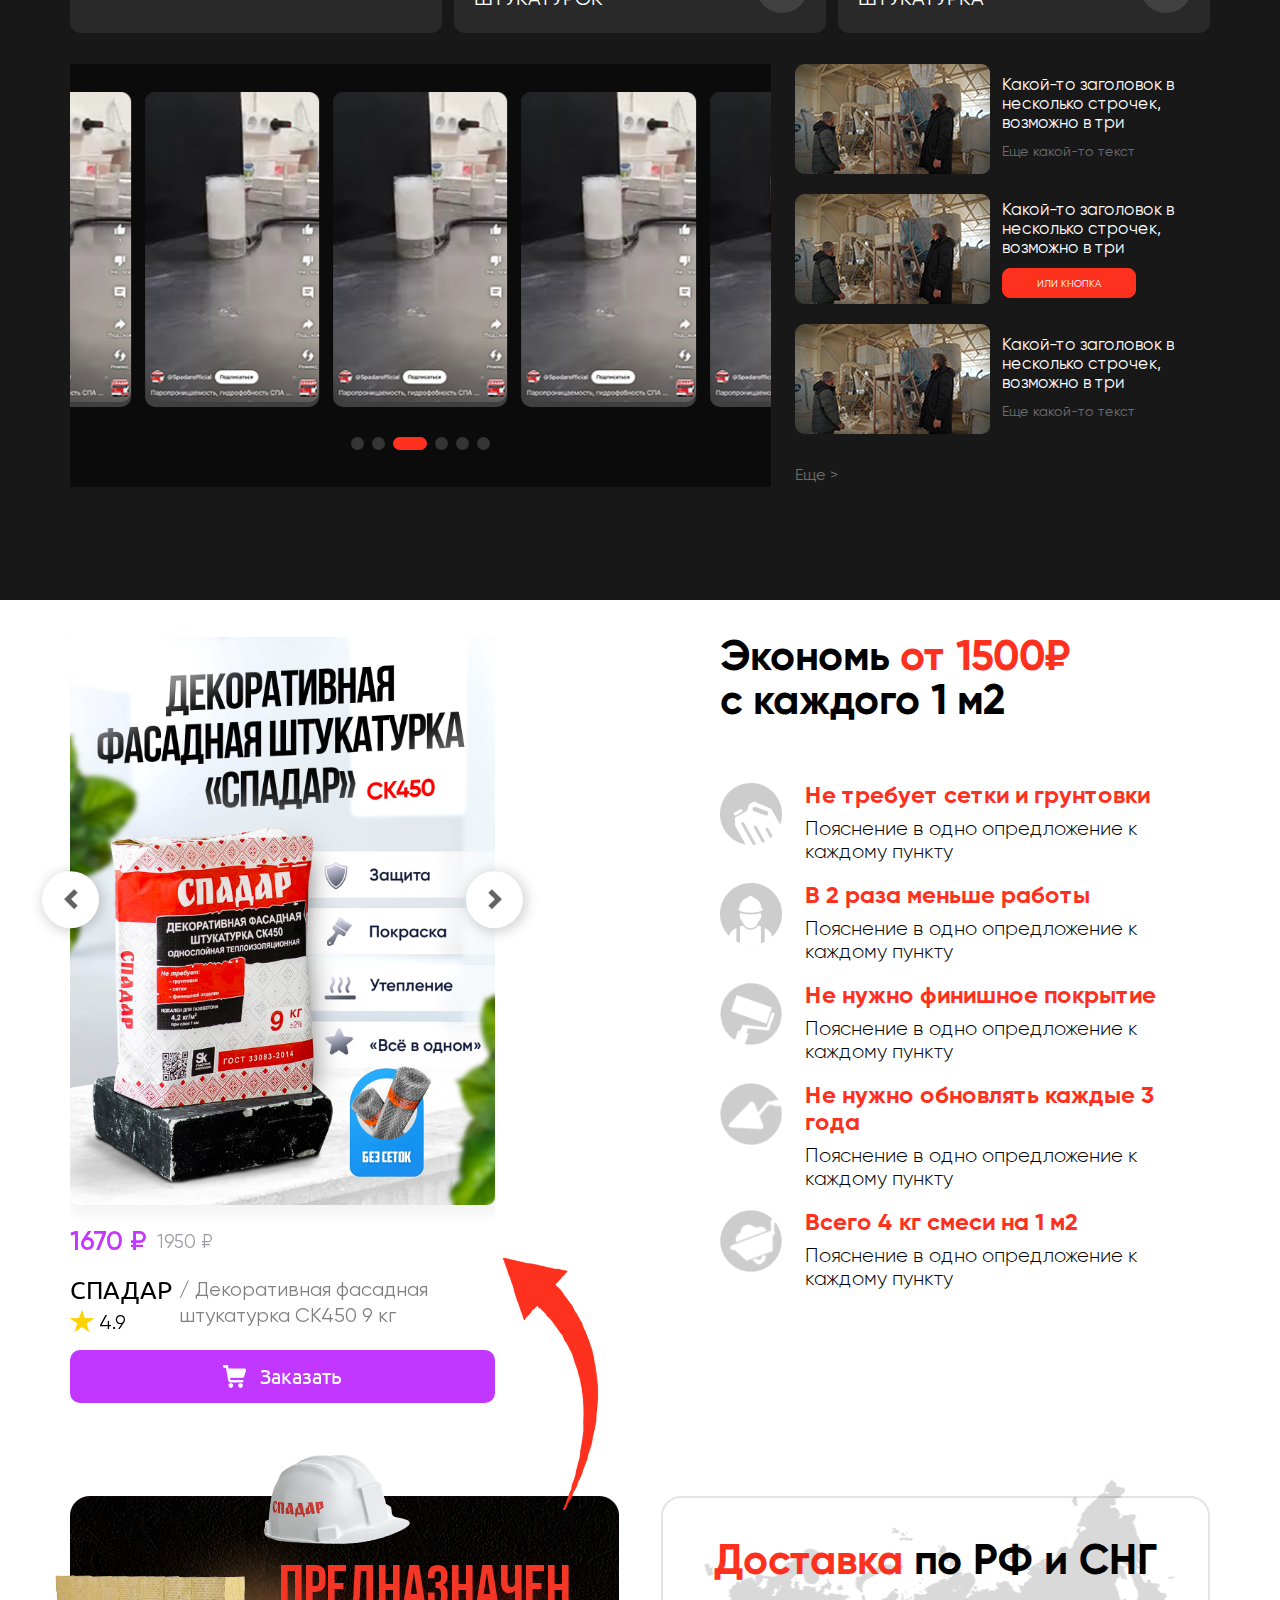
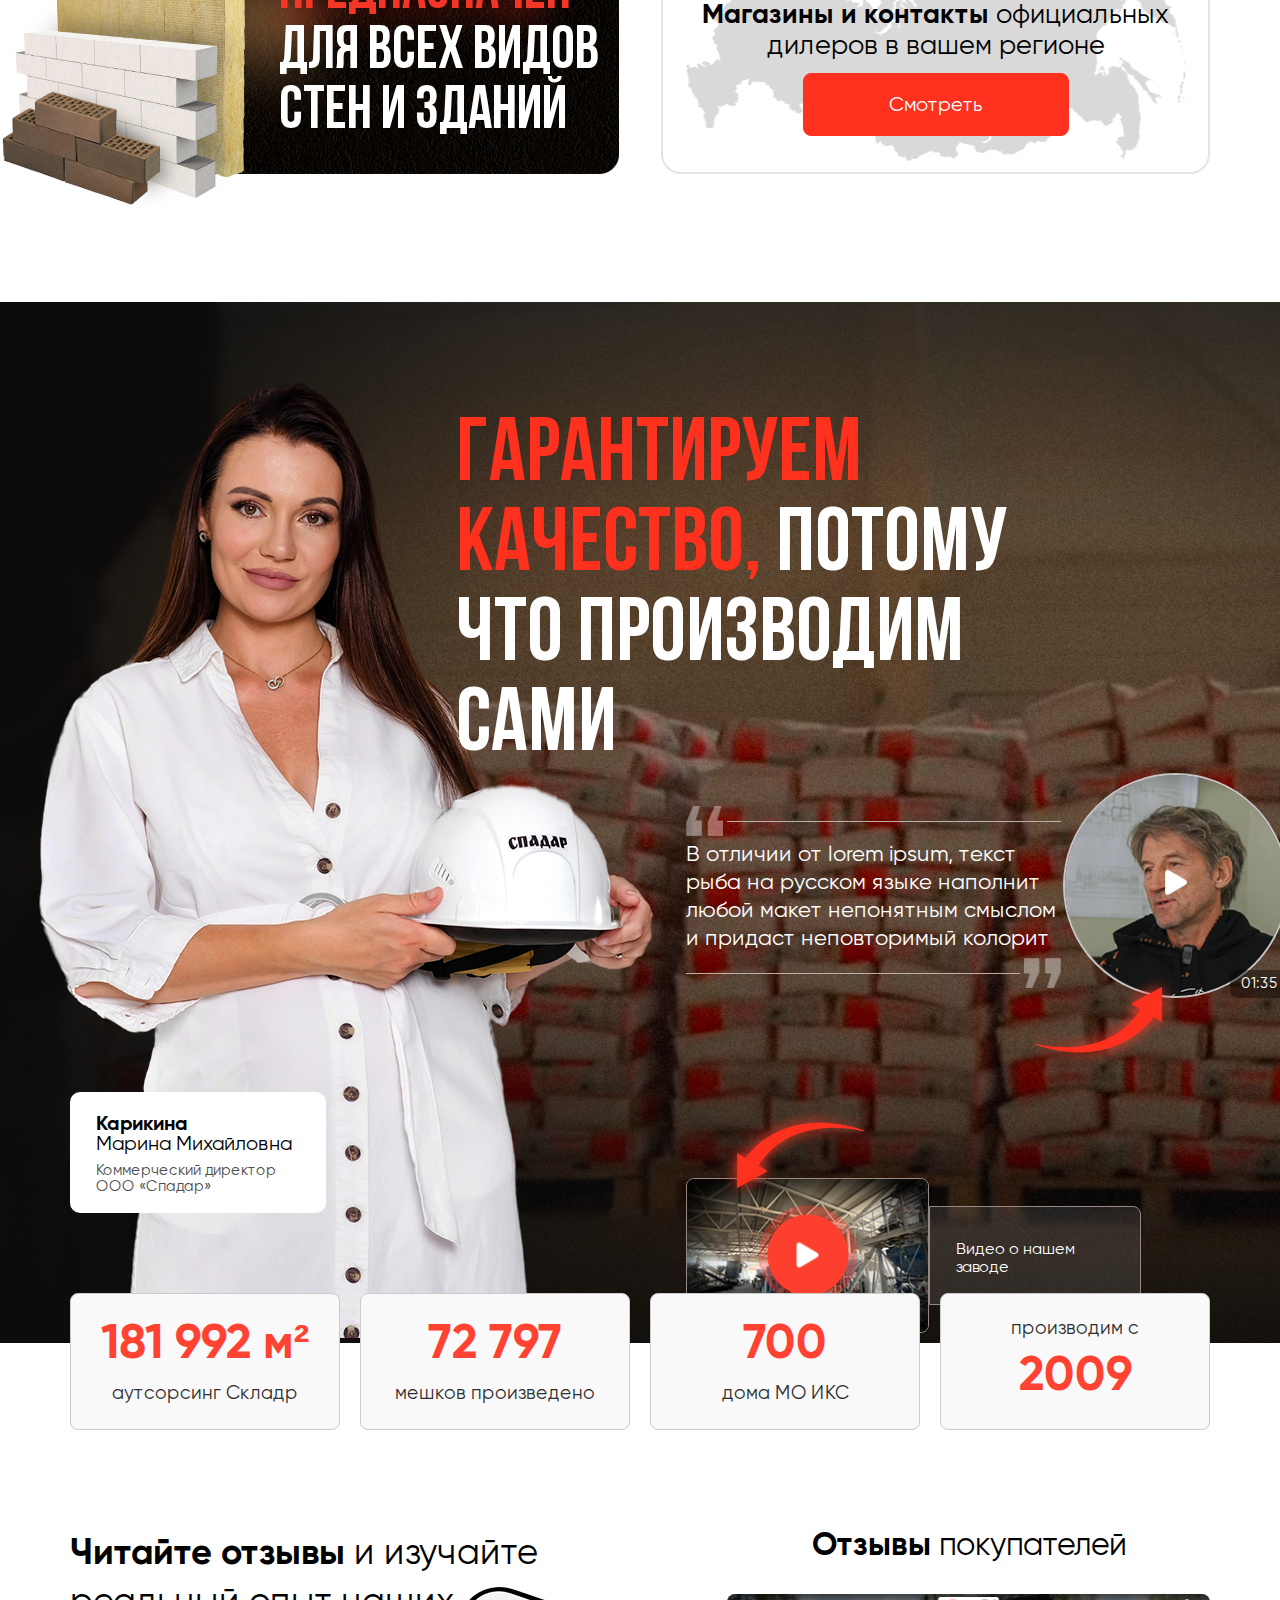
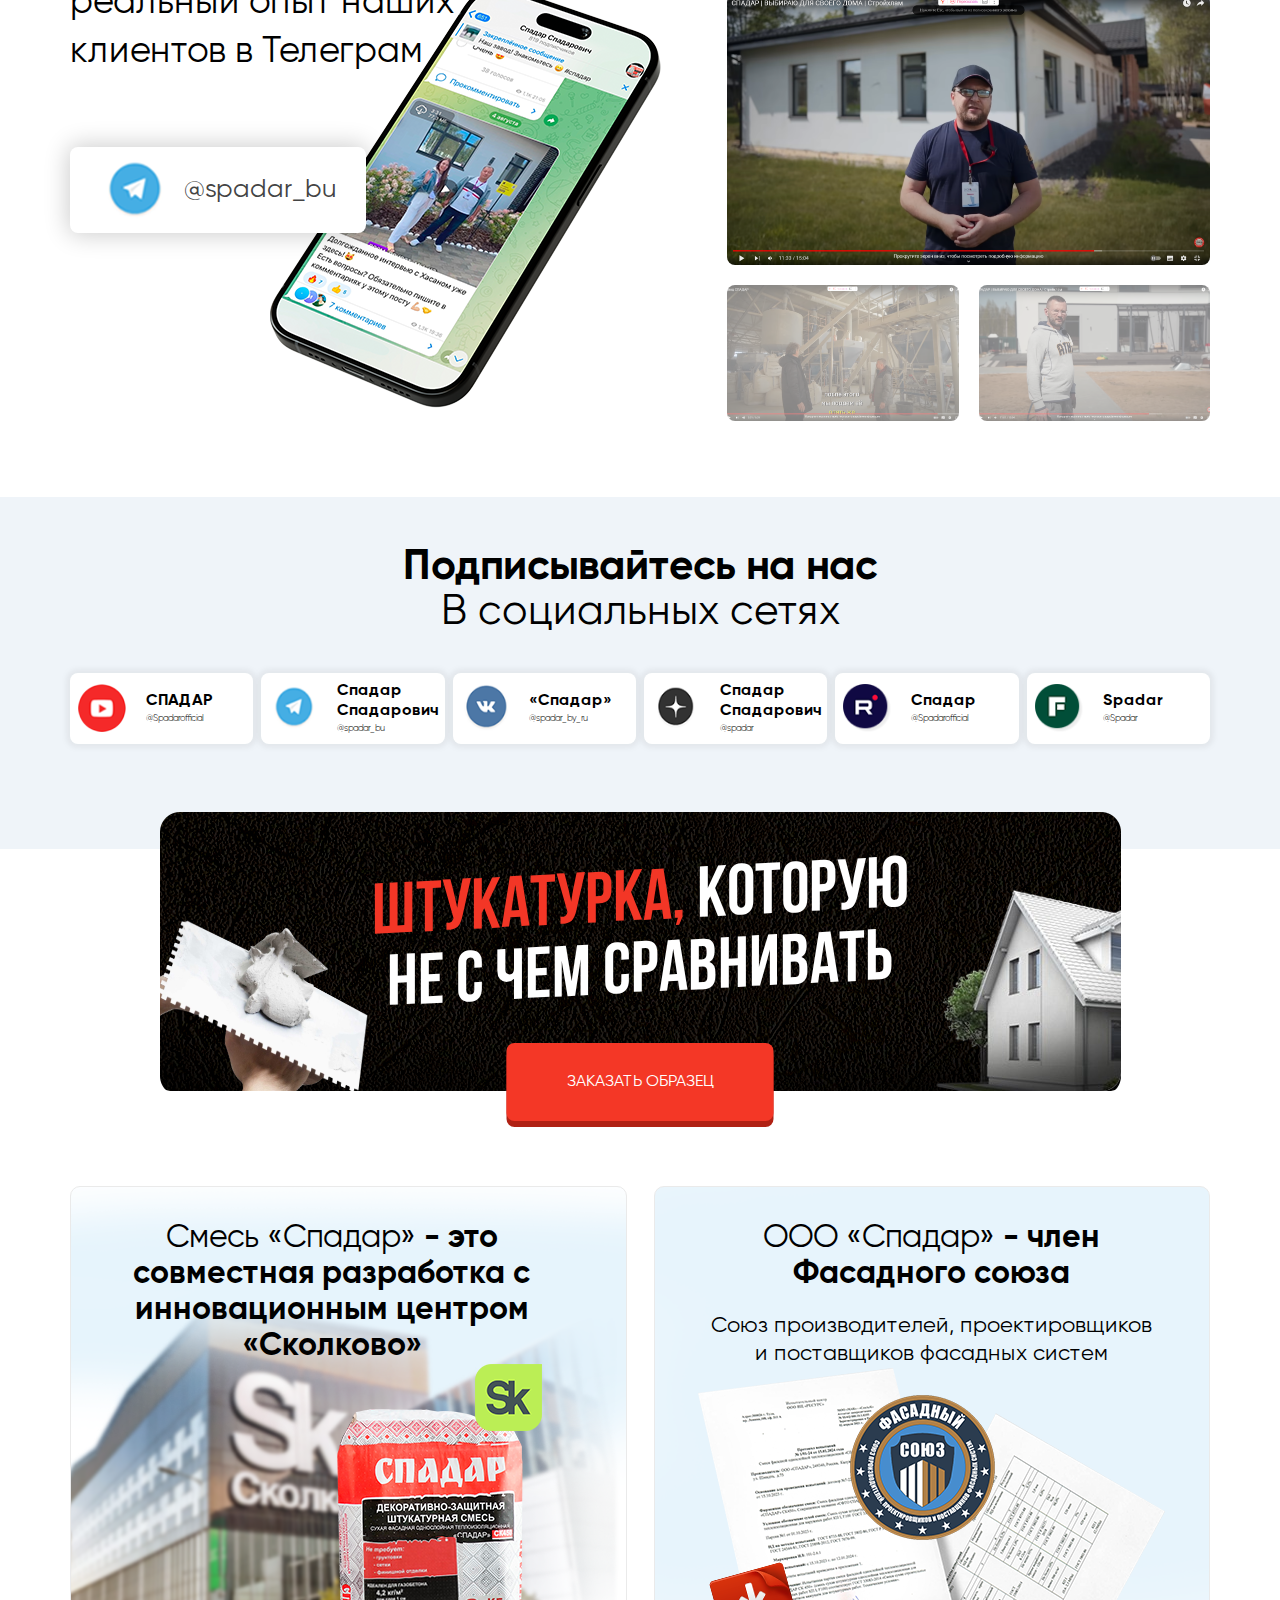
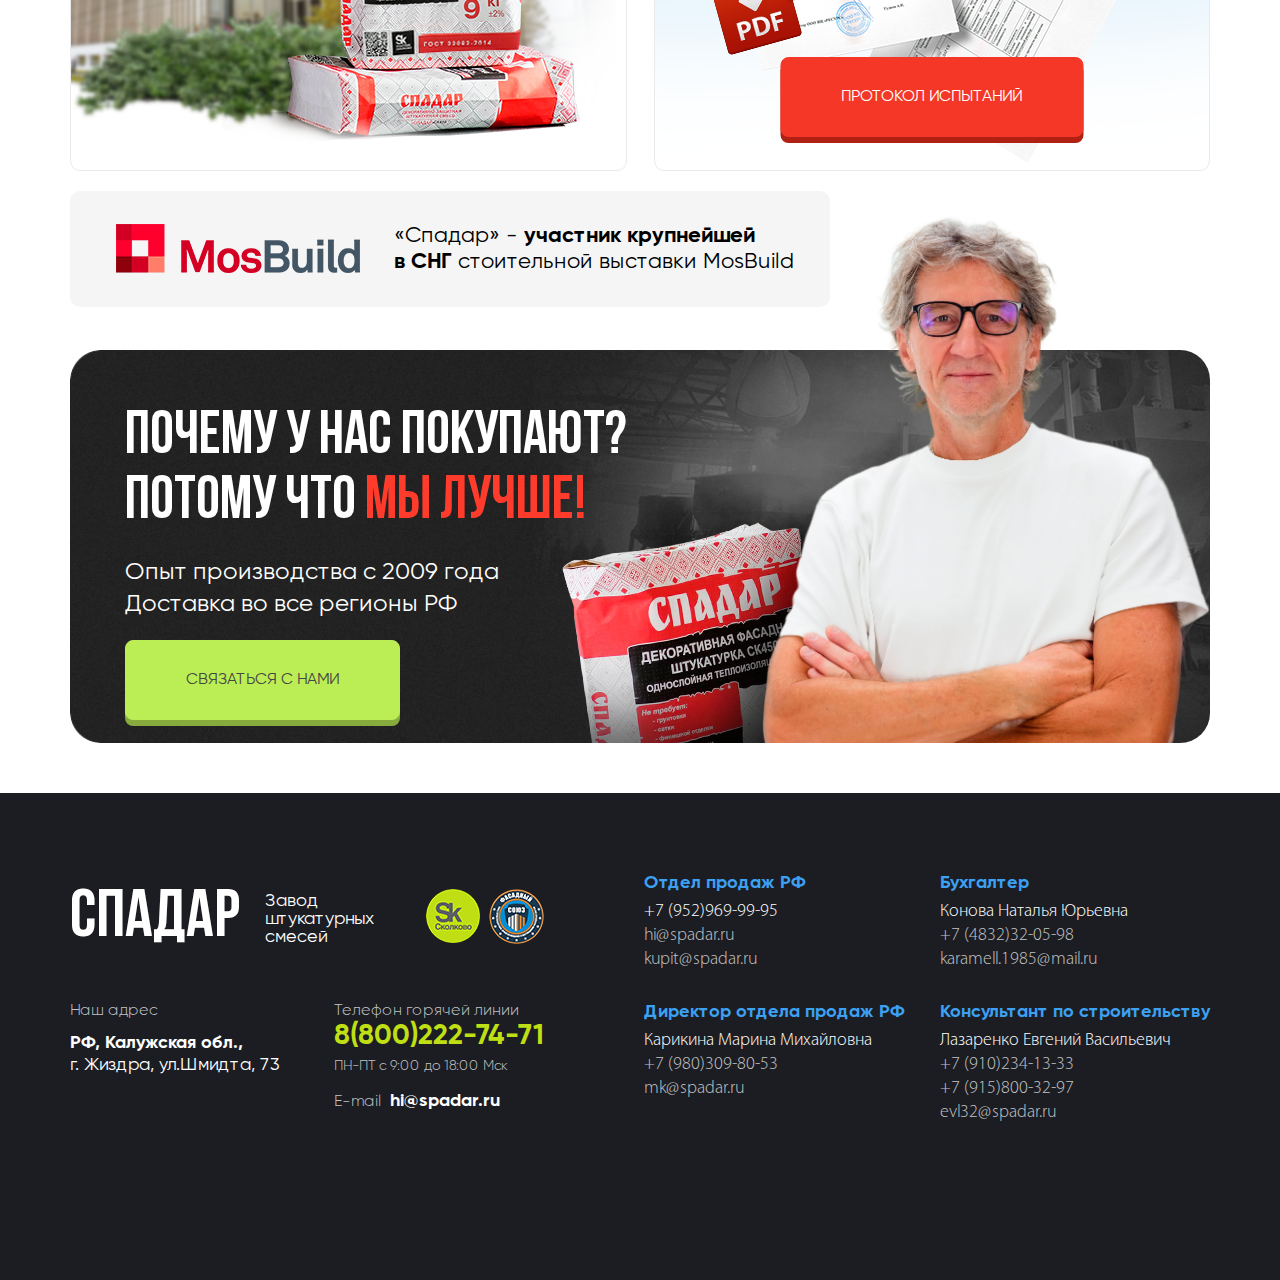
==== commit 41e5690b: "desctop 90% finished" ====
--- a/index.html
+++ b/index.html
@@ -7,6 +7,7 @@
   <title>Document</title>
   <!-- fonts -->
   <link rel="stylesheet" href="fonts/stylesheet.css">
+  <link rel="stylesheet" href="fonts/MyriadPro/stylesheet.css">
   <!-- swiper css -->
   <link rel="stylesheet" href="https://cdn.jsdelivr.net/npm/swiper@11/swiper-bundle.min.css" />
   <!-- normalize css -->
@@ -49,8 +50,8 @@
             «Спадар»?</h1>
           <div class="feature">
             <div class="feature-item feature-green">
-              <div class="feature-icon">Sk</div>
-              <div class="feature-text">РАЗРАБОТАНО СО СКОЛКОВО</div>
+              <div class="feature-icon green"><img src="images/footer-logo-1.png" alt=""></div>
+              <div class="feature-text">РАЗРАБОТАНО СО <span>СКОЛКОВО</span></div>
             </div>
             <div class="feature-item feature-red">
               <div class="feature-icon">5 в 1</div>
@@ -62,7 +63,8 @@
             </div>
             <div class="feature-item feature-red">
               <div class="feature-icon">₽</div>
-              <div class="feature-text">409 ₽/м² при толщине слоя 5 мм</div>
+              <div class="feature-text__lg">409 ₽/м²</div>
+              <span class="small-text">при толщине <br> слоя 5 мм</span>
             </div>
           </div>
         </div>
@@ -392,6 +394,7 @@
               </div>
             </div>
             <div class="bottom-video__box">
+              <img class="bottom-video__box-arrow" src="images/up-arrow-2.png" alt="">
               <div class="video-content">
                 <div class="video-bg">
                   <button class="play-btn">
@@ -429,8 +432,8 @@
               <div class="stats__description">дома МО ИКС</div>
             </div>
             <div class="stats__item">
+              <div class="stats__description">производим с</div>
               <div class="stats__number">2009</div>
-              <div class="stats__description">производим с</div>
             </div>
           </div>
           <div class="reviews-box">
@@ -531,19 +534,123 @@
           </div>
 
           <div class="certificates">
-            <div class="certificate-card">
-              <h3 class="certificate-card__title">Смесь «Спадар» - это совместная разработка с инновационным центром «Сколково» </h3>
+            <div class="certificate-card one">
+              <div class="info-box">
+                <h3 class="certificate-card__title"><span>Смесь «Спадар»</span> - это совместная разработка с
+                  инновационным центром «Сколково» </h3>
+              </div>
               <img src="images/card-img-1.png" alt="">
             </div>
+            <div class="certificate-card two">
+              <div class="info-box">
+                <h3 class="certificate-card__title"><span>ООО «Спадар»</span> - член Фасадного союза</h3>
+                <p class="certificate-card__desc">
+                  Союз производителей, проектировщиков и поставщиков фасадных систем
+                </p>
+              </div>
+              <img class="card-img" src="images/card-img-2.png" alt="">
+              <a class="red-btn" href="#!">Протокол испытаний</a>
+            </div>
           </div>
         </div>
       </section>
       <!-- spatula -->
 
+      <!-- better -->
+      <section class="better">
+        <div class="container">
+          <img class="better-banner__img-human" src="images/better-img-1.png" alt="">
+          <div class="better-top">
+            <img src="images/mos-build-logo.png" alt="">
+            <p class="better-top__info">
+              «Спадар» - <b>участник крупнейшей</b> <br>
+              <b>в СНГ</b> стоительной выставки MosBuild
+            </p>
+          </div>
+          <div class="better-banner">
+            <h2 class="better-banner__title">Почему У нас покупают? <br>
+              потому что <span>мы лучше!</span></h2>
+            <p class="better-banner__info">
+              Опыт производства с 2009 года <br>
+              Доставка во все регионы РФ
+            </p>
+            <a class="green-btn" href="#!">Связаться с нами</a>
+            <img class="better-product" src="images/better-product.png" alt="">
+          </div>
+        </div>
+      </section>
+      <!-- better -->
+
     </main>
 
     <footer class="footer">
-
+      <div class="container">
+        <div class="footer-left">
+          <div class="footer-left__top">
+            <a class="footer-logo" href="#!">
+              <span class="logo-text">СПАДАР</span>
+              <span class="footer-logo__info medi-block">Завод штукатурных смесей</span>
+            </a>
+            <div class="footer-logos">
+              <a href="#!">
+                <img src="images/footer-logo-1.png" alt="">
+              </a>
+              <a href="#!">
+                <img src="images/footer-logo-2.png" alt="">
+              </a>
+            </div>
+          </div>
+          <div class="footer-bottom">
+            <div class="footer-bottom__left">
+              <span class="footer-label">Наш адрес</span>
+              <a href="#!">
+                <b>РФ, Калужская обл.,</b> <br>
+                г. Жиздра, ул.Шмидта, 73
+              </a>
+            </div>
+            <div class="footer-bottom__right">
+              <span class="footer-label">Телефон горячей линии</span>
+              <a class="footer-tel__number" href="tel:88002227471">8(800)222-74-71</a>
+              <span class="footer-label__sm">ПН-ПТ с 9:00 до 18:00 Мск</span>
+              <div class="email-box">
+                <span class="footer-label">E-mail</span>
+                <a href="#!">hi@spadar.ru</a>
+              </div>
+            </div>
+          </div>
+        </div>
+        <div class="footer-right">
+          <div class="box">
+            <div>
+              <h4>Отдел продаж РФ</h4>
+              <a class="white" href="tel:+79529699995">+7 (952)969-99-95</a>
+              <a href="#!">hi@spadar.ru</a>
+              <a href="#!">kupit@spadar.ru</a>
+            </div>
+            <div>
+              <h4>Директор отдела продаж РФ</h4>
+              <span class="white-text">Карикина Марина Михайловна</span>
+              <a href="#!">+7 (980)309-80-53</a>
+              <a href="#!">mk@spadar.ru</a>
+            </div>
+          </div>
+          <div class="box">
+            <div>
+              <h4>Бухгалтер</h4>
+              <span class="white-text">Конова Наталья Юрьевна</span>
+              <a href="#!">+7 (4832)32-05-98</a>
+              <a href="#!">karamell.1985@mail.ru</a>
+            </div>
+            <div>
+              <h4>Консультант по строительству</h4>
+              <span class="white-text">Лазаренко Евгений Васильевич</span>
+              <a href="#!">+7 (910)234-13-33</a>
+              <a href="#!">+7 (915)800-32-97</a>
+              <a href="#!">evl32@spadar.ru</a>
+            </div>
+          </div>
+        </div>
+      </div>
     </footer>
     <!-- header -->
   </div>
--- a/fonts/MyriadPro/stylesheet.css
+++ b/fonts/MyriadPro/stylesheet.css
@@ -0,0 +1,441 @@
+/* This stylesheet generated by Transfonter (https://transfonter.org) on July 4, 2017 2:58 PM */
+
+@font-face {
+	font-family: 'Myriad Pro';
+	src: url('MyriadPro-BoldCondIt.eot');
+	src: local('Myriad Pro Bold Condensed Italic'), local('MyriadPro-BoldCondIt'),
+		url('MyriadPro-BoldCondIt.eot?#iefix') format('embedded-opentype'),
+		url('MyriadPro-BoldCondIt.woff') format('woff'),
+		url('MyriadPro-BoldCondIt.ttf') format('truetype');
+	font-weight: bold;
+	font-style: italic;
+}
+
+@font-face {
+	font-family: 'Myriad Pro';
+	src: url('MyriadPro-BlackIt.eot');
+	src: local('Myriad Pro Black Italic'), local('MyriadPro-BlackIt'),
+		url('MyriadPro-BlackIt.eot?#iefix') format('embedded-opentype'),
+		url('MyriadPro-BlackIt.woff') format('woff'),
+		url('MyriadPro-BlackIt.ttf') format('truetype');
+	font-weight: 900;
+	font-style: italic;
+}
+
+@font-face {
+	font-family: 'Myriad Pro';
+	src: url('MyriadPro-LightIt.eot');
+	src: local('Myriad Pro Light Italic'), local('MyriadPro-LightIt'),
+		url('MyriadPro-LightIt.eot?#iefix') format('embedded-opentype'),
+		url('MyriadPro-LightIt.woff') format('woff'),
+		url('MyriadPro-LightIt.ttf') format('truetype');
+	font-weight: 300;
+	font-style: italic;
+}
+
+@font-face {
+	font-family: 'Myriad Pro';
+	src: url('MyriadPro-BlackCond.eot');
+	src: local('Myriad Pro Black Condensed'), local('MyriadPro-BlackCond'),
+		url('MyriadPro-BlackCond.eot?#iefix') format('embedded-opentype'),
+		url('MyriadPro-BlackCond.woff') format('woff'),
+		url('MyriadPro-BlackCond.ttf') format('truetype');
+	font-weight: 900;
+	font-style: normal;
+}
+
+@font-face {
+	font-family: 'Myriad Pro';
+	src: url('MyriadPro-Cond.eot');
+	src: local('Myriad Pro Condensed'), local('MyriadPro-Cond'),
+		url('MyriadPro-Cond.eot?#iefix') format('embedded-opentype'),
+		url('MyriadPro-Cond.woff') format('woff'),
+		url('MyriadPro-Cond.ttf') format('truetype');
+	font-weight: normal;
+	font-style: normal;
+}
+
+@font-face {
+	font-family: 'Myriad Pro';
+	src: url('MyriadPro-Bold.eot');
+	src: local('Myriad Pro Bold'), local('MyriadPro-Bold'),
+		url('MyriadPro-Bold.eot?#iefix') format('embedded-opentype'),
+		url('MyriadPro-Bold.woff') format('woff'),
+		url('MyriadPro-Bold.ttf') format('truetype');
+	font-weight: bold;
+	font-style: normal;
+}
+
+@font-face {
+	font-family: 'Myriad Pro';
+	src: url('MyriadPro-BoldIt.eot');
+	src: local('Myriad Pro Bold Italic'), local('MyriadPro-BoldIt'),
+		url('MyriadPro-BoldIt.eot?#iefix') format('embedded-opentype'),
+		url('MyriadPro-BoldIt.woff') format('woff'),
+		url('MyriadPro-BoldIt.ttf') format('truetype');
+	font-weight: bold;
+	font-style: italic;
+}
+
+@font-face {
+	font-family: 'Myriad Pro';
+	src: url('MyriadPro-BoldSemiCnIt.eot');
+	src: local('Myriad Pro Bold SemiCondensed Italic'), local('MyriadPro-BoldSemiCnIt'),
+		url('MyriadPro-BoldSemiCnIt.eot?#iefix') format('embedded-opentype'),
+		url('MyriadPro-BoldSemiCnIt.woff') format('woff'),
+		url('MyriadPro-BoldSemiCnIt.ttf') format('truetype');
+	font-weight: bold;
+	font-style: italic;
+}
+
+@font-face {
+	font-family: 'Myriad Pro';
+	src: url('MyriadPro-CondIt.eot');
+	src: local('Myriad Pro Condensed Italic'), local('MyriadPro-CondIt'),
+		url('MyriadPro-CondIt.eot?#iefix') format('embedded-opentype'),
+		url('MyriadPro-CondIt.woff') format('woff'),
+		url('MyriadPro-CondIt.ttf') format('truetype');
+	font-weight: normal;
+	font-style: italic;
+}
+
+@font-face {
+	font-family: 'Myriad Pro';
+	src: url('MyriadPro-LightCond.eot');
+	src: local('Myriad Pro Light Condensed'), local('MyriadPro-LightCond'),
+		url('MyriadPro-LightCond.eot?#iefix') format('embedded-opentype'),
+		url('MyriadPro-LightCond.woff') format('woff'),
+		url('MyriadPro-LightCond.ttf') format('truetype');
+	font-weight: 300;
+	font-style: normal;
+}
+
+@font-face {
+	font-family: 'Myriad Pro';
+	src: url('MyriadPro-SemiCn.eot');
+	src: local('Myriad Pro SemiCondensed'), local('MyriadPro-SemiCn'),
+		url('MyriadPro-SemiCn.eot?#iefix') format('embedded-opentype'),
+		url('MyriadPro-SemiCn.woff') format('woff'),
+		url('MyriadPro-SemiCn.ttf') format('truetype');
+	font-weight: normal;
+	font-style: normal;
+}
+
+@font-face {
+	font-family: 'Myriad Pro';
+	src: url('MyriadPro-SemiCnIt.eot');
+	src: local('Myriad Pro SemiCondensed Italic'), local('MyriadPro-SemiCnIt'),
+		url('MyriadPro-SemiCnIt.eot?#iefix') format('embedded-opentype'),
+		url('MyriadPro-SemiCnIt.woff') format('woff'),
+		url('MyriadPro-SemiCnIt.ttf') format('truetype');
+	font-weight: normal;
+	font-style: italic;
+}
+
+@font-face {
+	font-family: 'Myriad Pro';
+	src: url('MyriadPro-BoldCond.eot');
+	src: local('Myriad Pro Bold Condensed'), local('MyriadPro-BoldCond'),
+		url('MyriadPro-BoldCond.eot?#iefix') format('embedded-opentype'),
+		url('MyriadPro-BoldCond.woff') format('woff'),
+		url('MyriadPro-BoldCond.ttf') format('truetype');
+	font-weight: bold;
+	font-style: normal;
+}
+
+@font-face {
+	font-family: 'Myriad Pro';
+	src: url('MyriadPro-LightSemiExtIt.eot');
+	src: local('Myriad Pro Light SemiExtended Italic'), local('MyriadPro-LightSemiExtIt'),
+		url('MyriadPro-LightSemiExtIt.eot?#iefix') format('embedded-opentype'),
+		url('MyriadPro-LightSemiExtIt.woff') format('woff'),
+		url('MyriadPro-LightSemiExtIt.ttf') format('truetype');
+	font-weight: 300;
+	font-style: italic;
+}
+
+@font-face {
+	font-family: 'Myriad Pro';
+	src: url('MyriadPro-Semibold.eot');
+	src: local('Myriad Pro Semibold'), local('MyriadPro-Semibold'),
+		url('MyriadPro-Semibold.eot?#iefix') format('embedded-opentype'),
+		url('MyriadPro-Semibold.woff') format('woff'),
+		url('MyriadPro-Semibold.ttf') format('truetype');
+	font-weight: 600;
+	font-style: normal;
+}
+
+@font-face {
+	font-family: 'Myriad Pro';
+	src: url('MyriadPro-Black.eot');
+	src: local('Myriad Pro Black'), local('MyriadPro-Black'),
+		url('MyriadPro-Black.eot?#iefix') format('embedded-opentype'),
+		url('MyriadPro-Black.woff') format('woff'),
+		url('MyriadPro-Black.ttf') format('truetype');
+	font-weight: 900;
+	font-style: normal;
+}
+
+@font-face {
+	font-family: 'Myriad Pro';
+	src: url('MyriadPro-Regular.eot');
+	src: local('Myriad Pro Regular'), local('MyriadPro-Regular'),
+		url('MyriadPro-Regular.eot?#iefix') format('embedded-opentype'),
+		url('MyriadPro-Regular.woff') format('woff'),
+		url('MyriadPro-Regular.ttf') format('truetype');
+	font-weight: normal;
+	font-style: normal;
+}
+
+@font-face {
+	font-family: 'Myriad Pro';
+	src: url('MyriadPro-LightSemiCn.eot');
+	src: local('Myriad Pro Light SemiCondensed'), local('MyriadPro-LightSemiCn'),
+		url('MyriadPro-LightSemiCn.eot?#iefix') format('embedded-opentype'),
+		url('MyriadPro-LightSemiCn.woff') format('woff'),
+		url('MyriadPro-LightSemiCn.ttf') format('truetype');
+	font-weight: 300;
+	font-style: normal;
+}
+
+@font-face {
+	font-family: 'Myriad Pro';
+	src: url('MyriadPro-BlackCondIt.eot');
+	src: local('Myriad Pro Black Condensed Italic'), local('MyriadPro-BlackCondIt'),
+		url('MyriadPro-BlackCondIt.eot?#iefix') format('embedded-opentype'),
+		url('MyriadPro-BlackCondIt.woff') format('woff'),
+		url('MyriadPro-BlackCondIt.ttf') format('truetype');
+	font-weight: 900;
+	font-style: italic;
+}
+
+@font-face {
+	font-family: 'Myriad Pro';
+	src: url('MyriadPro-LightCondIt.eot');
+	src: local('Myriad Pro Light Condensed Italic'), local('MyriadPro-LightCondIt'),
+		url('MyriadPro-LightCondIt.eot?#iefix') format('embedded-opentype'),
+		url('MyriadPro-LightCondIt.woff') format('woff'),
+		url('MyriadPro-LightCondIt.ttf') format('truetype');
+	font-weight: 300;
+	font-style: italic;
+}
+
+@font-face {
+	font-family: 'Myriad Pro';
+	src: url('MyriadPro-LightSemiExt.eot');
+	src: local('Myriad Pro Light SemiExtended'), local('MyriadPro-LightSemiExt'),
+		url('MyriadPro-LightSemiExt.eot?#iefix') format('embedded-opentype'),
+		url('MyriadPro-LightSemiExt.woff') format('woff'),
+		url('MyriadPro-LightSemiExt.ttf') format('truetype');
+	font-weight: 300;
+	font-style: normal;
+}
+
+@font-face {
+	font-family: 'Myriad Pro';
+	src: url('MyriadPro-BlackSemiCnIt.eot');
+	src: local('Myriad Pro Black SemiCondensed Italic'), local('MyriadPro-BlackSemiCnIt'),
+		url('MyriadPro-BlackSemiCnIt.eot?#iefix') format('embedded-opentype'),
+		url('MyriadPro-BlackSemiCnIt.woff') format('woff'),
+		url('MyriadPro-BlackSemiCnIt.ttf') format('truetype');
+	font-weight: bold;
+	font-style: italic;
+}
+
+@font-face {
+	font-family: 'Myriad Pro';
+	src: url('MyriadPro-SemiboldCondIt.eot');
+	src: local('Myriad Pro Semibold Condensed Italic'), local('MyriadPro-SemiboldCondIt'),
+		url('MyriadPro-SemiboldCondIt.eot?#iefix') format('embedded-opentype'),
+		url('MyriadPro-SemiboldCondIt.woff') format('woff'),
+		url('MyriadPro-SemiboldCondIt.ttf') format('truetype');
+	font-weight: 600;
+	font-style: italic;
+}
+
+@font-face {
+	font-family: 'Myriad Pro';
+	src: url('MyriadPro-SemiboldCond.eot');
+	src: local('Myriad Pro Semibold Condensed'), local('MyriadPro-SemiboldCond'),
+		url('MyriadPro-SemiboldCond.eot?#iefix') format('embedded-opentype'),
+		url('MyriadPro-SemiboldCond.woff') format('woff'),
+		url('MyriadPro-SemiboldCond.ttf') format('truetype');
+	font-weight: 600;
+	font-style: normal;
+}
+
+@font-face {
+	font-family: 'Myriad Pro';
+	src: url('MyriadPro-BoldSemiExtIt.eot');
+	src: local('Myriad Pro Bold SemiExtended Italic'), local('MyriadPro-BoldSemiExtIt'),
+		url('MyriadPro-BoldSemiExtIt.eot?#iefix') format('embedded-opentype'),
+		url('MyriadPro-BoldSemiExtIt.woff') format('woff'),
+		url('MyriadPro-BoldSemiExtIt.ttf') format('truetype');
+	font-weight: bold;
+	font-style: italic;
+}
+
+@font-face {
+	font-family: 'Myriad Pro';
+	src: url('MyriadPro-SemiboldSemiCn.eot');
+	src: local('Myriad Pro Semibold SemiCondensed'), local('MyriadPro-SemiboldSemiCn'),
+		url('MyriadPro-SemiboldSemiCn.eot?#iefix') format('embedded-opentype'),
+		url('MyriadPro-SemiboldSemiCn.woff') format('woff'),
+		url('MyriadPro-SemiboldSemiCn.ttf') format('truetype');
+	font-weight: 600;
+	font-style: normal;
+}
+
+@font-face {
+	font-family: 'Myriad Pro';
+	src: url('MyriadPro-BlackSemiExtIt.eot');
+	src: local('Myriad Pro Black SemiExtended Italic'), local('MyriadPro-BlackSemiExtIt'),
+		url('MyriadPro-BlackSemiExtIt.eot?#iefix') format('embedded-opentype'),
+		url('MyriadPro-BlackSemiExtIt.woff') format('woff'),
+		url('MyriadPro-BlackSemiExtIt.ttf') format('truetype');
+	font-weight: 900;
+	font-style: italic;
+}
+
+@font-face {
+	font-family: 'Myriad Pro';
+	src: url('MyriadPro-SemiboldSemiExtIt.eot');
+	src: local('Myriad Pro Semibold SemiExtended Italic'), local('MyriadPro-SemiboldSemiExtIt'),
+		url('MyriadPro-SemiboldSemiExtIt.eot?#iefix') format('embedded-opentype'),
+		url('MyriadPro-SemiboldSemiExtIt.woff') format('woff'),
+		url('MyriadPro-SemiboldSemiExtIt.ttf') format('truetype');
+	font-weight: 600;
+	font-style: italic;
+}
+
+@font-face {
+	font-family: 'Myriad Pro';
+	src: url('MyriadPro-LightSemiCnIt.eot');
+	src: local('Myriad Pro Light SemiCondensed Italic'), local('MyriadPro-LightSemiCnIt'),
+		url('MyriadPro-LightSemiCnIt.eot?#iefix') format('embedded-opentype'),
+		url('MyriadPro-LightSemiCnIt.woff') format('woff'),
+		url('MyriadPro-LightSemiCnIt.ttf') format('truetype');
+	font-weight: 300;
+	font-style: italic;
+}
+
+@font-face {
+	font-family: 'Myriad Pro';
+	src: url('MyriadPro-BoldSemiCn.eot');
+	src: local('Myriad Pro Bold SemiCondensed'), local('MyriadPro-BoldSemiCn'),
+		url('MyriadPro-BoldSemiCn.eot?#iefix') format('embedded-opentype'),
+		url('MyriadPro-BoldSemiCn.woff') format('woff'),
+		url('MyriadPro-BoldSemiCn.ttf') format('truetype');
+	font-weight: bold;
+	font-style: normal;
+}
+
+@font-face {
+	font-family: 'Myriad Pro';
+	src: url('MyriadPro-SemiboldSemiCnIt.eot');
+	src: local('Myriad Pro Semibold SemiCondensed Italic'), local('MyriadPro-SemiboldSemiCnIt'),
+		url('MyriadPro-SemiboldSemiCnIt.eot?#iefix') format('embedded-opentype'),
+		url('MyriadPro-SemiboldSemiCnIt.woff') format('woff'),
+		url('MyriadPro-SemiboldSemiCnIt.ttf') format('truetype');
+	font-weight: 600;
+	font-style: italic;
+}
+
+@font-face {
+	font-family: 'Myriad Pro';
+	src: url('MyriadPro-SemiboldIt.eot');
+	src: local('Myriad Pro Semibold Italic'), local('MyriadPro-SemiboldIt'),
+		url('MyriadPro-SemiboldIt.eot?#iefix') format('embedded-opentype'),
+		url('MyriadPro-SemiboldIt.woff') format('woff'),
+		url('MyriadPro-SemiboldIt.ttf') format('truetype');
+	font-weight: 600;
+	font-style: italic;
+}
+
+@font-face {
+	font-family: 'Myriad Pro';
+	src: url('MyriadPro-It.eot');
+	src: local('Myriad Pro Italic'), local('MyriadPro-It'),
+		url('MyriadPro-It.eot?#iefix') format('embedded-opentype'),
+		url('MyriadPro-It.woff') format('woff'),
+		url('MyriadPro-It.ttf') format('truetype');
+	font-weight: normal;
+	font-style: italic;
+}
+
+@font-face {
+	font-family: 'Myriad Pro';
+	src: url('MyriadPro-BoldSemiExt.eot');
+	src: local('Myriad Pro Bold SemiExtended'), local('MyriadPro-BoldSemiExt'),
+		url('MyriadPro-BoldSemiExt.eot?#iefix') format('embedded-opentype'),
+		url('MyriadPro-BoldSemiExt.woff') format('woff'),
+		url('MyriadPro-BoldSemiExt.ttf') format('truetype');
+	font-weight: bold;
+	font-style: normal;
+}
+
+@font-face {
+	font-family: 'Myriad Pro';
+	src: url('MyriadPro-Light.eot');
+	src: local('Myriad Pro Light'), local('MyriadPro-Light'),
+		url('MyriadPro-Light.eot?#iefix') format('embedded-opentype'),
+		url('MyriadPro-Light.woff') format('woff'),
+		url('MyriadPro-Light.ttf') format('truetype');
+	font-weight: 300;
+	font-style: normal;
+}
+
+@font-face {
+	font-family: 'Myriad Pro';
+	src: url('MyriadPro-SemiboldSemiExt.eot');
+	src: local('Myriad Pro Semibold SemiExtended'), local('MyriadPro-SemiboldSemiExt'),
+		url('MyriadPro-SemiboldSemiExt.eot?#iefix') format('embedded-opentype'),
+		url('MyriadPro-SemiboldSemiExt.woff') format('woff'),
+		url('MyriadPro-SemiboldSemiExt.ttf') format('truetype');
+	font-weight: 600;
+	font-style: normal;
+}
+
+@font-face {
+	font-family: 'Myriad Pro';
+	src: url('MyriadPro-SemiExtIt.eot');
+	src: local('Myriad Pro SemiExtended Italic'), local('MyriadPro-SemiExtIt'),
+		url('MyriadPro-SemiExtIt.eot?#iefix') format('embedded-opentype'),
+		url('MyriadPro-SemiExtIt.woff') format('woff'),
+		url('MyriadPro-SemiExtIt.ttf') format('truetype');
+	font-weight: normal;
+	font-style: italic;
+}
+
+@font-face {
+	font-family: 'Myriad Pro';
+	src: url('MyriadPro-BlackSemiCn.eot');
+	src: local('Myriad Pro Black SemiCondensed'), local('MyriadPro-BlackSemiCn'),
+		url('MyriadPro-BlackSemiCn.eot?#iefix') format('embedded-opentype'),
+		url('MyriadPro-BlackSemiCn.woff') format('woff'),
+		url('MyriadPro-BlackSemiCn.ttf') format('truetype');
+	font-weight: 900;
+	font-style: normal;
+}
+
+@font-face {
+	font-family: 'Myriad Pro';
+	src: url('MyriadPro-BlackSemiExt.eot');
+	src: local('Myriad Pro Black SemiExtended'), local('MyriadPro-BlackSemiExt'),
+		url('MyriadPro-BlackSemiExt.eot?#iefix') format('embedded-opentype'),
+		url('MyriadPro-BlackSemiExt.woff') format('woff'),
+		url('MyriadPro-BlackSemiExt.ttf') format('truetype');
+	font-weight: 900;
+	font-style: normal;
+}
+
+@font-face {
+	font-family: 'Myriad Pro';
+	src: url('MyriadPro-SemiExt.eot');
+	src: local('Myriad Pro SemiExtended'), local('MyriadPro-SemiExt'),
+		url('MyriadPro-SemiExt.eot?#iefix') format('embedded-opentype'),
+		url('MyriadPro-SemiExt.woff') format('woff'),
+		url('MyriadPro-SemiExt.ttf') format('truetype');
+	font-weight: normal;
+	font-style: normal;
+}
--- a/css/style.css
+++ b/css/style.css
@@ -148,7 +148,7 @@
   flex-direction: column;
   background: #fff;
   bottom: 88px;
-  right: 282px;
+  right: 305px;
   background: linear-gradient(0deg, #d1d1d1, #ffffff);
   box-shadow: 0 0 5px 3px rgba(240, 240, 240, 0.8);
 }
@@ -173,11 +173,79 @@
   width: fit-content;
   color: #fff;
 }
+.intro .feature-icon {
+  width: 70px;
+  height: 70px;
+  position: absolute;
+  left: -30px;
+  top: 50%;
+  transform: translateY(-50%);
+  background: #ef2413;
+  border-radius: 50%;
+  display: flex;
+  align-items: center;
+  justify-content: center;
+  box-shadow: 0 0 0 5px rgba(255, 0, 0, 0.5), 0 0 0 10px rgba(255, 0, 0, 0.3), 0 0 0 15px rgba(255, 0, 0, 0.2);
+  animation: pulse2 2s infinite;
+  font-size: 22px;
+  font-weight: 500;
+}
+@keyframes pulse2 {
+  0% {
+    box-shadow: 0 0 0 5px rgba(255, 0, 0, 0.5), 0 0 0 10px rgba(255, 0, 0, 0.3), 0 0 0 15px rgba(255, 0, 0, 0.2);
+  }
+  50% {
+    box-shadow: 0 0 0 10px rgba(255, 0, 0, 0.1), 0 0 0 20px rgba(255, 0, 0, 0.1), 0 0 0 30px rgba(255, 0, 0, 0.05);
+  }
+  100% {
+    box-shadow: 0 0 0 5px rgba(255, 0, 0, 0.5), 0 0 0 10px rgba(255, 0, 0, 0.3), 0 0 0 15px rgba(255, 0, 0, 0.2);
+  }
+}
+.intro .feature-icon.green {
+  background: #bfdf14;
+  box-shadow: 0 0 0 5px rgba(191, 223, 20, 0.5), 0 0 0 10px rgba(191, 223, 20, 0.3), 0 0 0 15px rgba(191, 223, 20, 0.2);
+  animation: pulseGree 2s infinite;
+}
+@keyframes pulseGree {
+  0% {
+    box-shadow: 0 0 0 5px rgba(191, 223, 20, 0.5), 0 0 0 10px rgba(191, 223, 20, 0.3), 0 0 0 15px rgba(191, 223, 20, 0.2);
+  }
+  50% {
+    box-shadow: 0 0 0 10px rgba(191, 223, 20, 0.1), 0 0 0 20px rgba(191, 223, 20, 0.1), 0 0 0 30px rgba(191, 223, 20, 0.05);
+  }
+  100% {
+    box-shadow: 0 0 0 5px rgba(191, 223, 20, 0.5), 0 0 0 10px rgba(191, 223, 20, 0.3), 0 0 0 15px rgba(191, 223, 20, 0.2);
+  }
+}
 .intro .feature-item {
   width: 252px;
-  background: linear-gradient(145deg, #151515, #000000);
-  padding: 30px;
+  background: linear-gradient(145deg, #3c3c3c, #111);
+  padding: 30px 30px 30px 66px;
   border-radius: 10px;
+  height: 100px;
+  position: relative;
+  display: flex;
+  justify-content: center;
+  flex-direction: column;
+}
+.intro .feature-text {
+  font-size: 20px;
+  line-height: 20px;
+  color: #fff;
+  font-weight: normal;
+}
+.intro .feature-text span {
+  color: #bfdf14;
+}
+.intro .feature .small-text {
+  font-size: 16px;
+  line-height: 18px;
+  font-weight: 300;
+}
+.intro .feature-text__lg {
+  font-size: 24px;
+  line-height: 24px;
+  font-weight: 500;
 }
 
 .about-us {
@@ -209,6 +277,15 @@
   position: absolute;
   bottom: -30px;
   right: -16px;
+  animation: fade 1s linear infinite alternate;
+}
+@keyframes fade {
+  0% {
+    transform: translateY(0);
+  }
+  0% {
+    transform: translateY(10px);
+  }
 }
 .about-us__cards {
   display: grid;
@@ -333,6 +410,7 @@
 }
 .about-us__media .content-link__btn {
   background: #fe311f;
+  border: 1px solid #fe311f;
   width: 134px;
   text-align: center;
   border-radius: 8px;
@@ -341,6 +419,10 @@
   height: 30px;
   font-size: 10px;
   line-height: 30px;
+  transition: all 0.2s linear;
+}
+.about-us__media .content-link__btn:hover {
+  background: transparent;
 }
 .about-us__media .more-content {
   color: #6d6d6d;
@@ -456,6 +538,10 @@
   color: #fff;
   font-size: 20px;
   font-family: "Ubuntu";
+  transition: all 0.2s linear;
+}
+.product-info .order-btn:hover {
+  background: #9728ff;
 }
 .product-info .benefits {
   max-width: 490px;
@@ -523,6 +609,7 @@
   position: absolute;
   top: -86%;
   right: 20px;
+  transform-origin: bottom;
 }
 .product-info .promo-section .heat-img {
   position: absolute;
@@ -717,9 +804,16 @@
 }
 .about-quality .bottom-video__box {
   position: relative;
-  margin-top: 180px;
-  display: flex;
-  align-items: center;
+  padding-top: 180px;
+  display: flex;
+  align-items: center;
+}
+.about-quality .bottom-video__box-arrow {
+  position: absolute;
+  transform: rotate(180deg);
+  z-index: 10;
+  top: 110px;
+  left: 36px;
 }
 .about-quality .bottom-video__box .play-btn {
   top: 50%;
@@ -736,6 +830,18 @@
   display: flex;
   align-items: center;
   justify-content: center;
+  animation: pulse 2s infinite;
+}
+@keyframes pulse {
+  0% {
+    box-shadow: 0 0 0 9px rgba(253, 63, 46, 0.36);
+  }
+  50% {
+    box-shadow: 0 0 0 15px rgba(253, 63, 46, 0.2);
+  }
+  100% {
+    box-shadow: 0 0 0 9px rgba(253, 63, 46, 0.36);
+  }
 }
 .about-quality .bottom-video__box .video-bg {
   position: relative;
@@ -785,12 +891,14 @@
   border: 1px solid #cbcbcb;
   border-radius: 8px;
   text-align: center;
+  display: flex;
+  flex-direction: column;
+  gap: 12px;
 }
 .reviews .stats__number {
   font-size: 48px;
   line-height: 53px;
   color: #ff4231;
-  margin-bottom: 12px;
   font-weight: 900;
 }
 .reviews .stats__description {
@@ -936,9 +1044,6 @@
   font-weight: 300;
 }
 
-.spatula {
-  padding-bottom: 50px;
-}
 .spatula-banner {
   max-width: 961px;
   margin: 0 auto;
@@ -997,4 +1102,284 @@
   z-index: 1;
   box-shadow: 0 6px 0px #b02114;
   transition: all 0.2s linear;
+}
+.spatula .parent-box .red-btn:hover {
+  background: #fff;
+  color: #f43726;
+}
+.spatula .certificates {
+  display: flex;
+  align-items: stretch;
+  gap: 27px;
+  margin-top: 95px;
+}
+.spatula .certificate-card {
+  border: 1px solid #eaeaea;
+  border-radius: 10px;
+  overflow: hidden;
+  position: relative;
+  padding: 33px 33px 7px 0;
+  z-index: 1;
+  flex: 1 1 556px;
+}
+.spatula .certificate-card.one {
+  background: url(../images/card-bg-1.png) no-repeat;
+  background-size: 123% 100%;
+  background-position: -120px -40px;
+}
+.spatula .certificate-card.two {
+  padding-left: 33px;
+  background: url(../images/card-fon.png) no-repeat;
+  background-size: cover;
+  background-position: 0 -12px;
+}
+.spatula .certificate-card.two .card-img {
+  display: block;
+  margin: 0 auto;
+}
+.spatula .certificate-card.two .red-btn {
+  background: #f43726;
+  border: 1px solid #f43726;
+  padding: 30px 60px;
+  color: #fff;
+  font-size: 16px;
+  line-height: 18px;
+  text-transform: uppercase;
+  border-radius: 8px;
+  margin-top: 31px;
+  position: absolute;
+  bottom: 33px;
+  left: 50%;
+  white-space: nowrap;
+  transform: translateX(-50%);
+  z-index: 1;
+  box-shadow: 0 6px 0px #b02114;
+  transition: all 0.2s linear;
+}
+.spatula .certificate-card.two .red-btn:hover {
+  background: #fff;
+  color: #f43726;
+}
+.spatula .certificate-card .info-box {
+  max-width: 450px;
+  margin: 0 auto;
+  text-align: center;
+}
+.spatula .certificate-card__title {
+  font-size: 32px;
+  line-height: 36px;
+  font-weight: bold;
+}
+.spatula .certificate-card__title span {
+  font-weight: normal;
+}
+.spatula .certificate-card__desc {
+  font-size: 22px;
+  line-height: 28px;
+  margin-top: 20px;
+}
+
+.better {
+  padding-top: 20px;
+}
+.better .container {
+  position: relative;
+}
+.better-top {
+  background: #f5f5f5;
+  padding: 32px 36px 32px 46px;
+  border-radius: 10px;
+  display: flex;
+  align-items: center;
+  gap: 34px;
+  width: -moz-fit-content;
+  width: fit-content;
+}
+.better-top__info {
+  font-size: 22px;
+  line-height: 26px;
+  font-weight: normal;
+}
+.better-banner {
+  overflow: hidden;
+  background: url(../images/zavob-bg.png) no-repeat;
+  background-size: cover;
+  margin-top: 43px;
+  position: relative;
+  z-index: 1;
+  border-radius: 30px;
+  padding: 56px 16px 23px 55px;
+}
+.better-banner__title {
+  font-size: 60px;
+  line-height: 65px;
+  color: #fff;
+  font-family: "Bebas Neue";
+  font-weight: bold;
+}
+.better-banner__title span {
+  color: #ff3b2b;
+}
+.better-banner__info {
+  font-size: 24px;
+  line-height: 32px;
+  font-weight: normal;
+  color: #fff;
+  margin: 20px 0;
+}
+.better-banner .green-btn {
+  background: #bbee55;
+  border: 1px solid #bbee55;
+  padding: 30px 60px;
+  color: #454545;
+  font-size: 16px;
+  line-height: 18px;
+  text-transform: uppercase;
+  border-radius: 8px;
+  z-index: 1;
+  box-shadow: 0 6px 0px #87ac3d;
+  transition: all 0.2s linear;
+}
+.better-banner .green-btn:hover {
+  background: #fff;
+  color: #ff3b2b;
+  border-color: #fff;
+}
+.better-banner__img-human {
+  position: absolute;
+  bottom: 0;
+  right: 0;
+  z-index: 2;
+  width: 448px;
+}
+.better-banner .better-product {
+  position: absolute;
+  bottom: -150px;
+  right: 223px;
+}
+
+.footer {
+  margin-top: 50px;
+  background: #1b1d22;
+  padding: 78px 0 155px 0;
+  color: #fff;
+}
+.footer .container {
+  display: flex;
+  align-items: stretch;
+  justify-content: space-between;
+  gap: 76px;
+}
+.footer-logo {
+  display: flex;
+  align-items: center;
+  gap: 25px;
+  color: #fff;
+}
+.footer-logo__info {
+  font-size: 18px;
+  font-weight: 500;
+  line-height: 18px;
+  max-width: 115px;
+}
+.footer-logo .logo-text {
+  font-size: 68px;
+  line-height: 97px;
+  font-family: "Bebas Neue";
+  font-weight: bold;
+}
+.footer-logos {
+  display: flex;
+  gap: 9px;
+}
+.footer-left__top {
+  display: flex;
+  align-items: center;
+  gap: 46px;
+  margin-bottom: 35px;
+}
+.footer-label {
+  font-size: 16px;
+  line-height: 14px;
+  color: #c2c3c4;
+  font-weight: 200;
+  display: block;
+}
+.footer .email-box {
+  display: flex;
+  align-items: center;
+  gap: 9px;
+  margin-top: 20px;
+}
+.footer .email-box a {
+  font-size: 18px;
+  font-weight: bold;
+  color: #fff;
+}
+.footer-bottom {
+  display: flex;
+  align-items: start;
+  justify-content: space-between;
+}
+.footer-bottom__left .footer-label {
+  margin-bottom: 15px;
+}
+.footer-bottom__left a {
+  font-size: 18px;
+  line-height: 22px;
+  color: #fff;
+  font-weight: normal;
+}
+.footer-bottom__right .footer-tel__number {
+  margin: 7px 0 12px 0;
+  color: #bfdf14;
+  font-size: 28px;
+  line-height: 24px;
+  font-weight: bold;
+}
+.footer-label__sm {
+  font-size: 14px;
+  line-height: 11px;
+  font-weight: 200;
+  color: #c2c3c4;
+  display: block;
+}
+.footer-right {
+  display: flex;
+  gap: 35px;
+  align-items: stretch;
+}
+.footer-right .box {
+  display: flex;
+  flex-direction: column;
+  gap: 28px;
+}
+.footer-right h4 {
+  color: #3ca1f3;
+  font-size: 18px;
+  line-height: 24px;
+  font-weight: bold;
+  margin-bottom: 5px;
+}
+.footer-right a,
+.footer-right .white-text {
+  font-size: 18px;
+  line-height: 24px;
+  color: #c2c3c4;
+  font-family: "Myriad Pro", sans-serif;
+  display: block;
+  font-weight: 300;
+}
+.footer-right a.white,
+.footer-right .white-text.white {
+  color: #fff;
+}
+.footer-right .white-text {
+  color: #fff;
+}
+.footer a {
+  transition: all 0.2s linear;
+}
+.footer a:hover {
+  color: #fff;
 }/*# sourceMappingURL=style.css.map */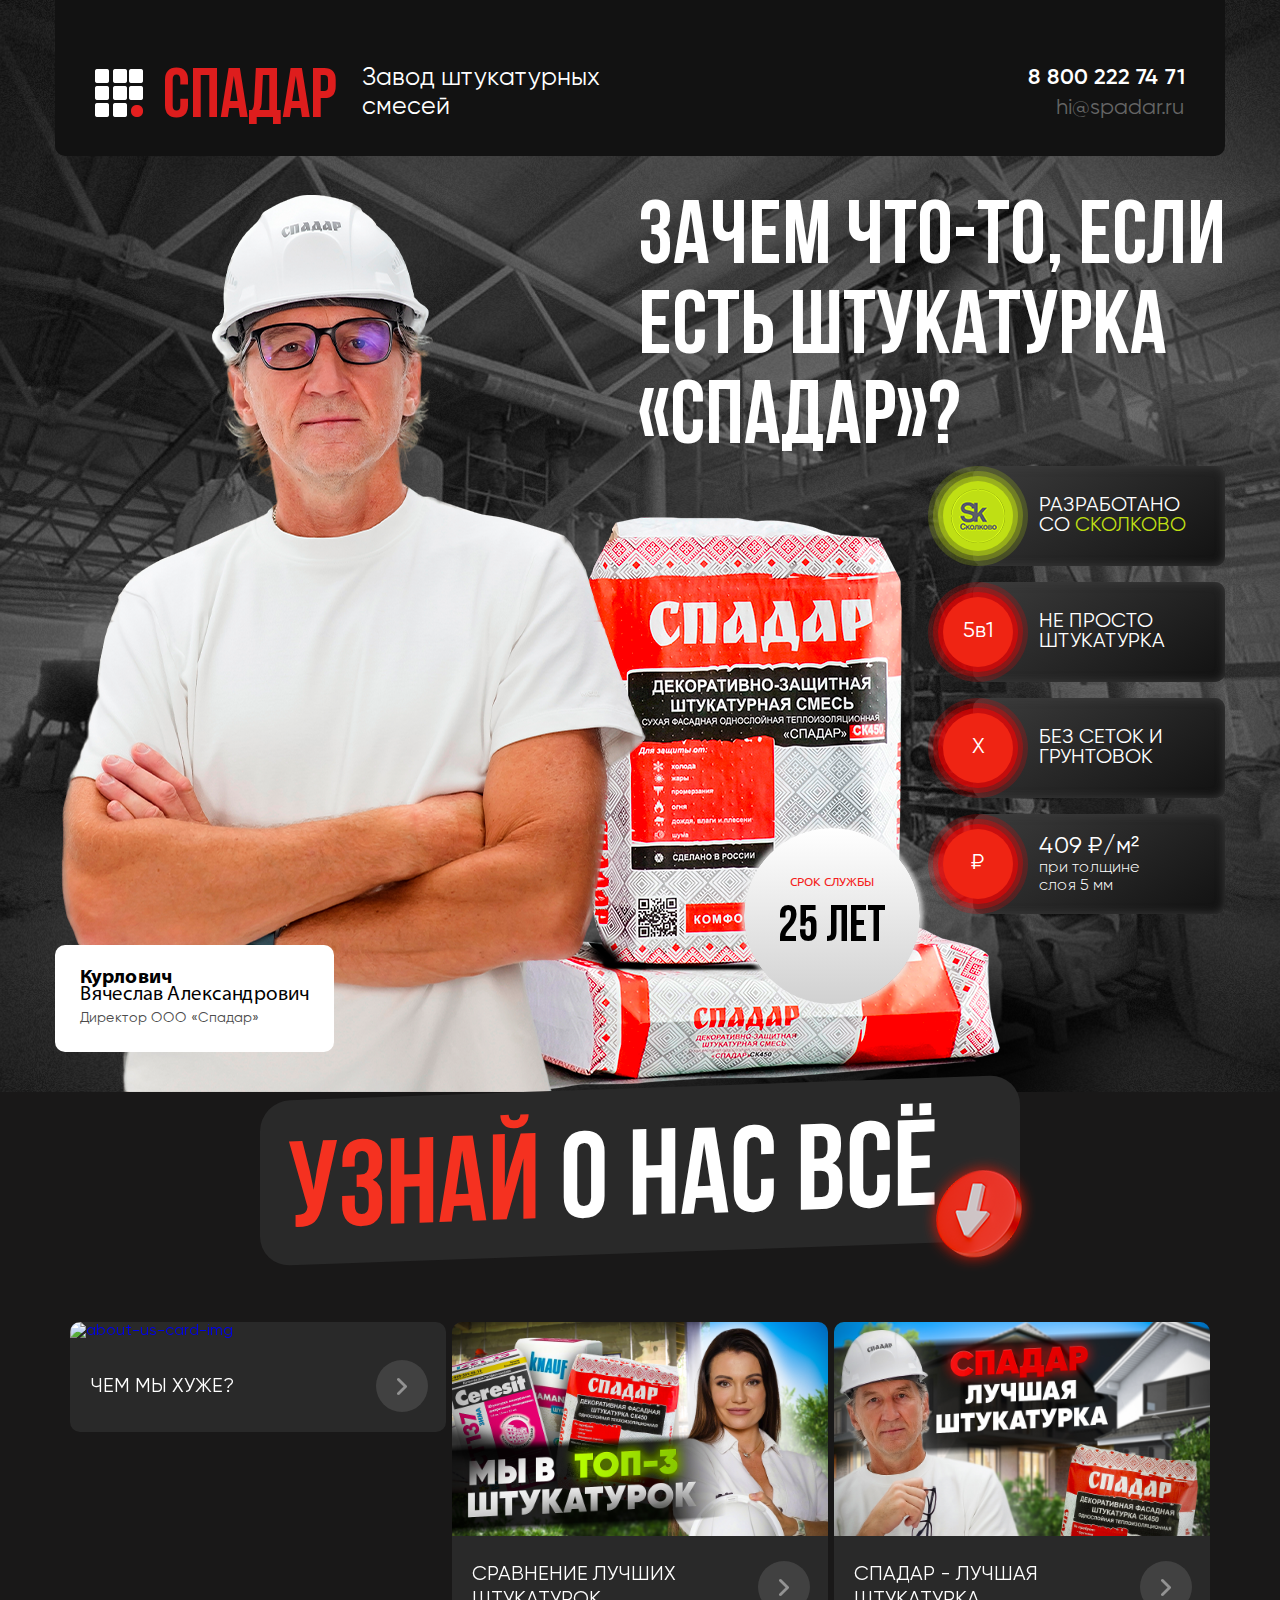
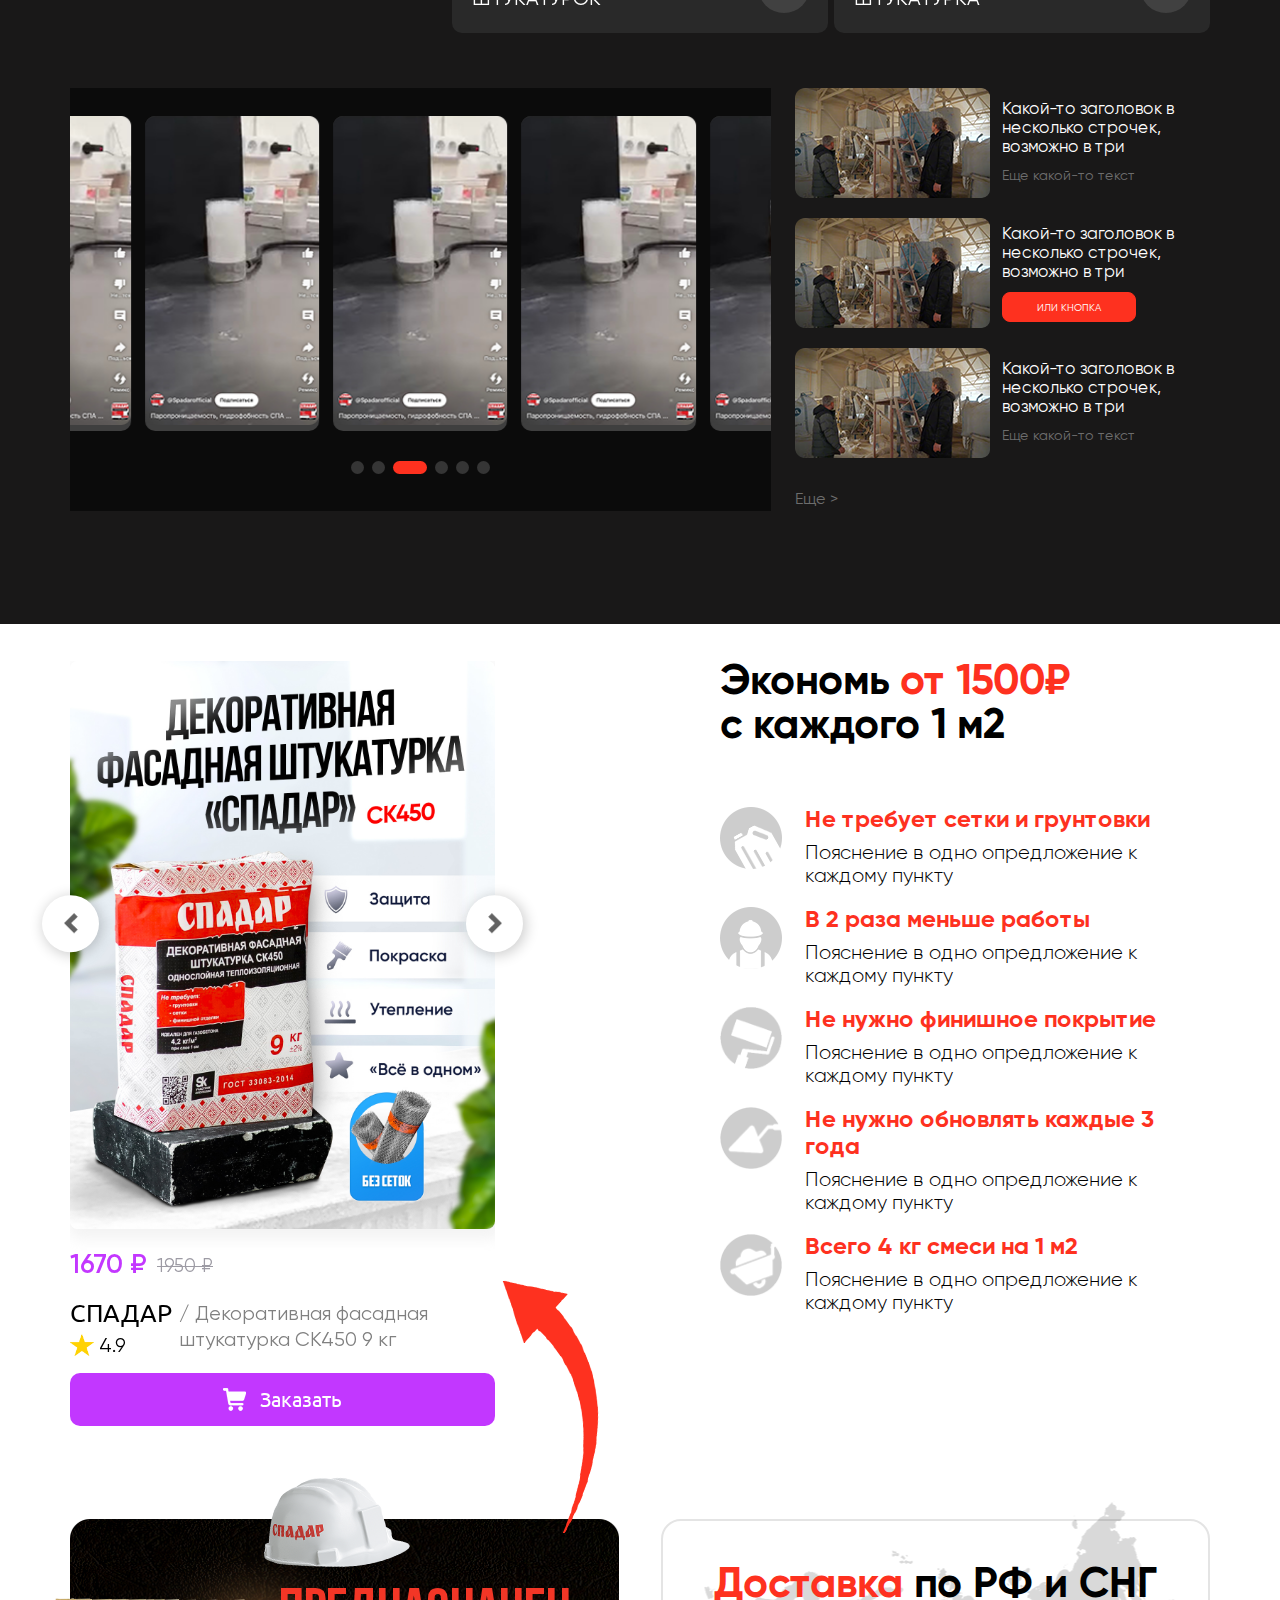
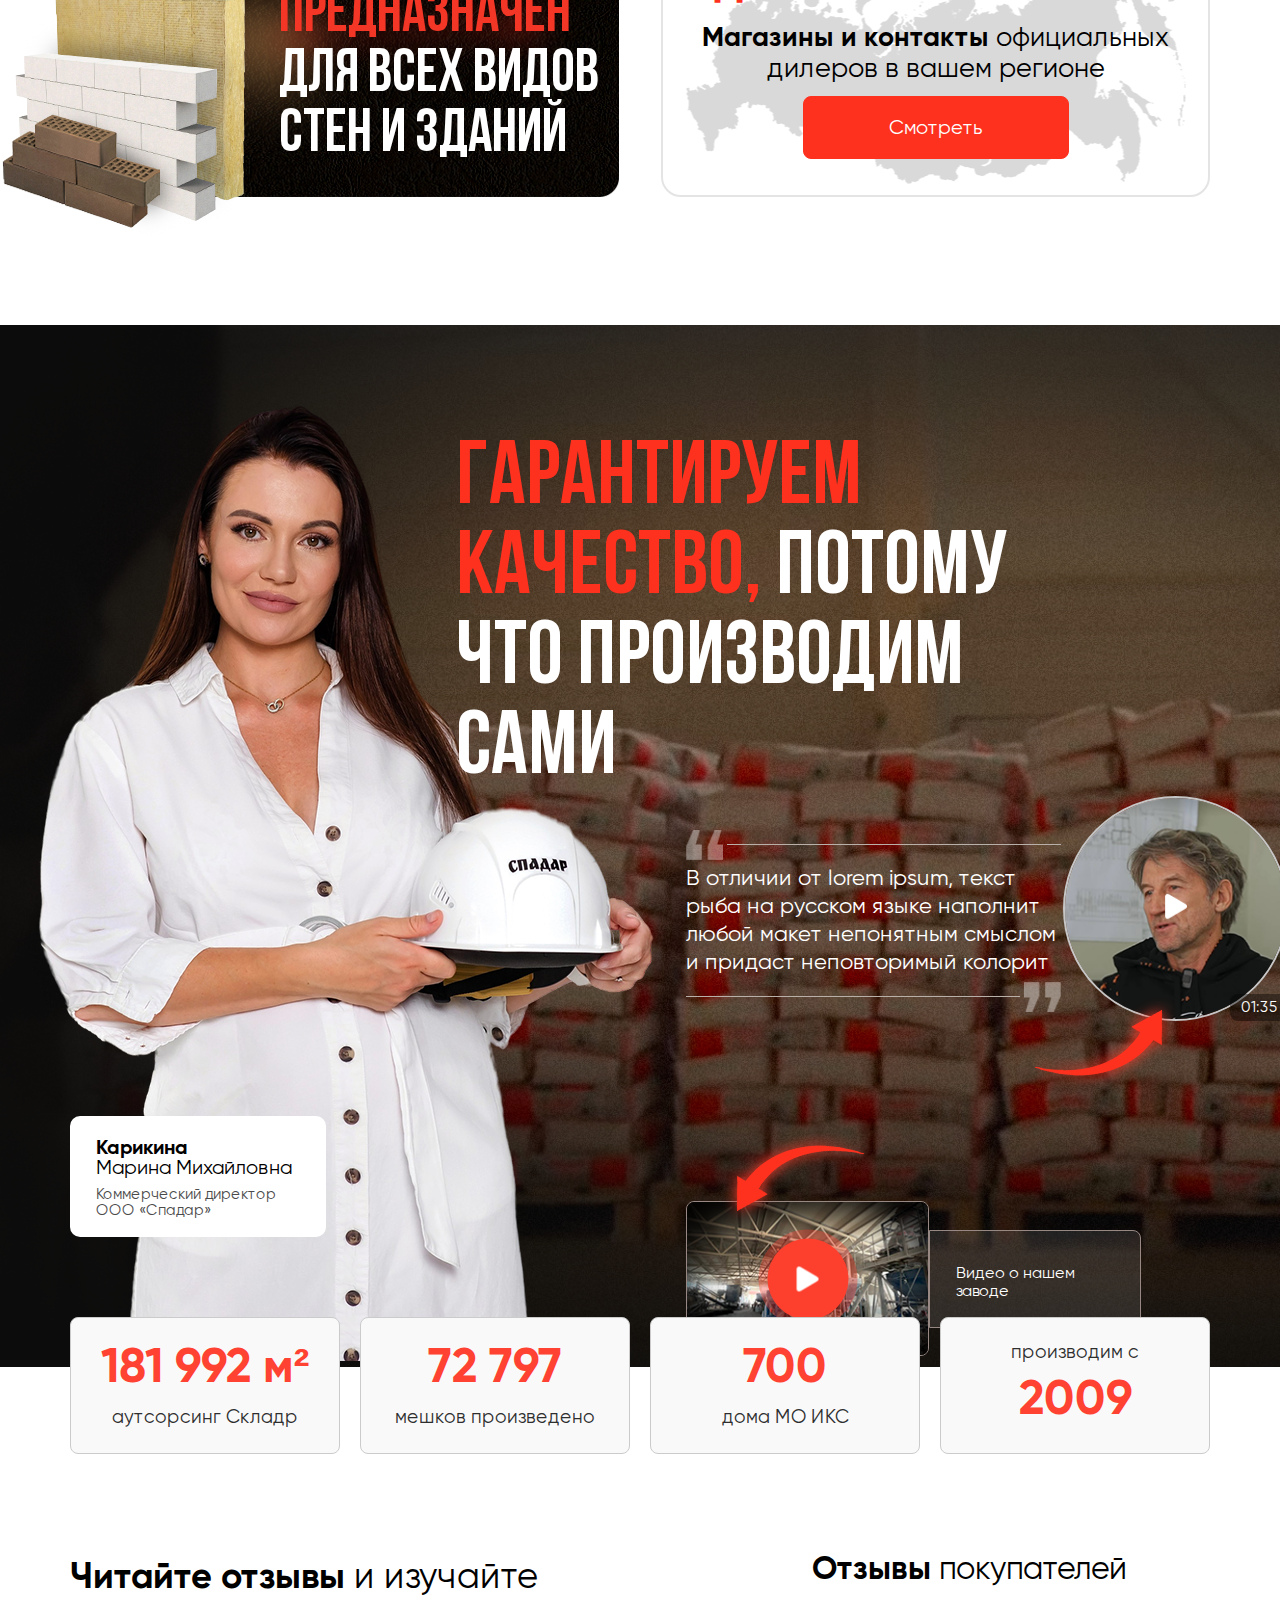
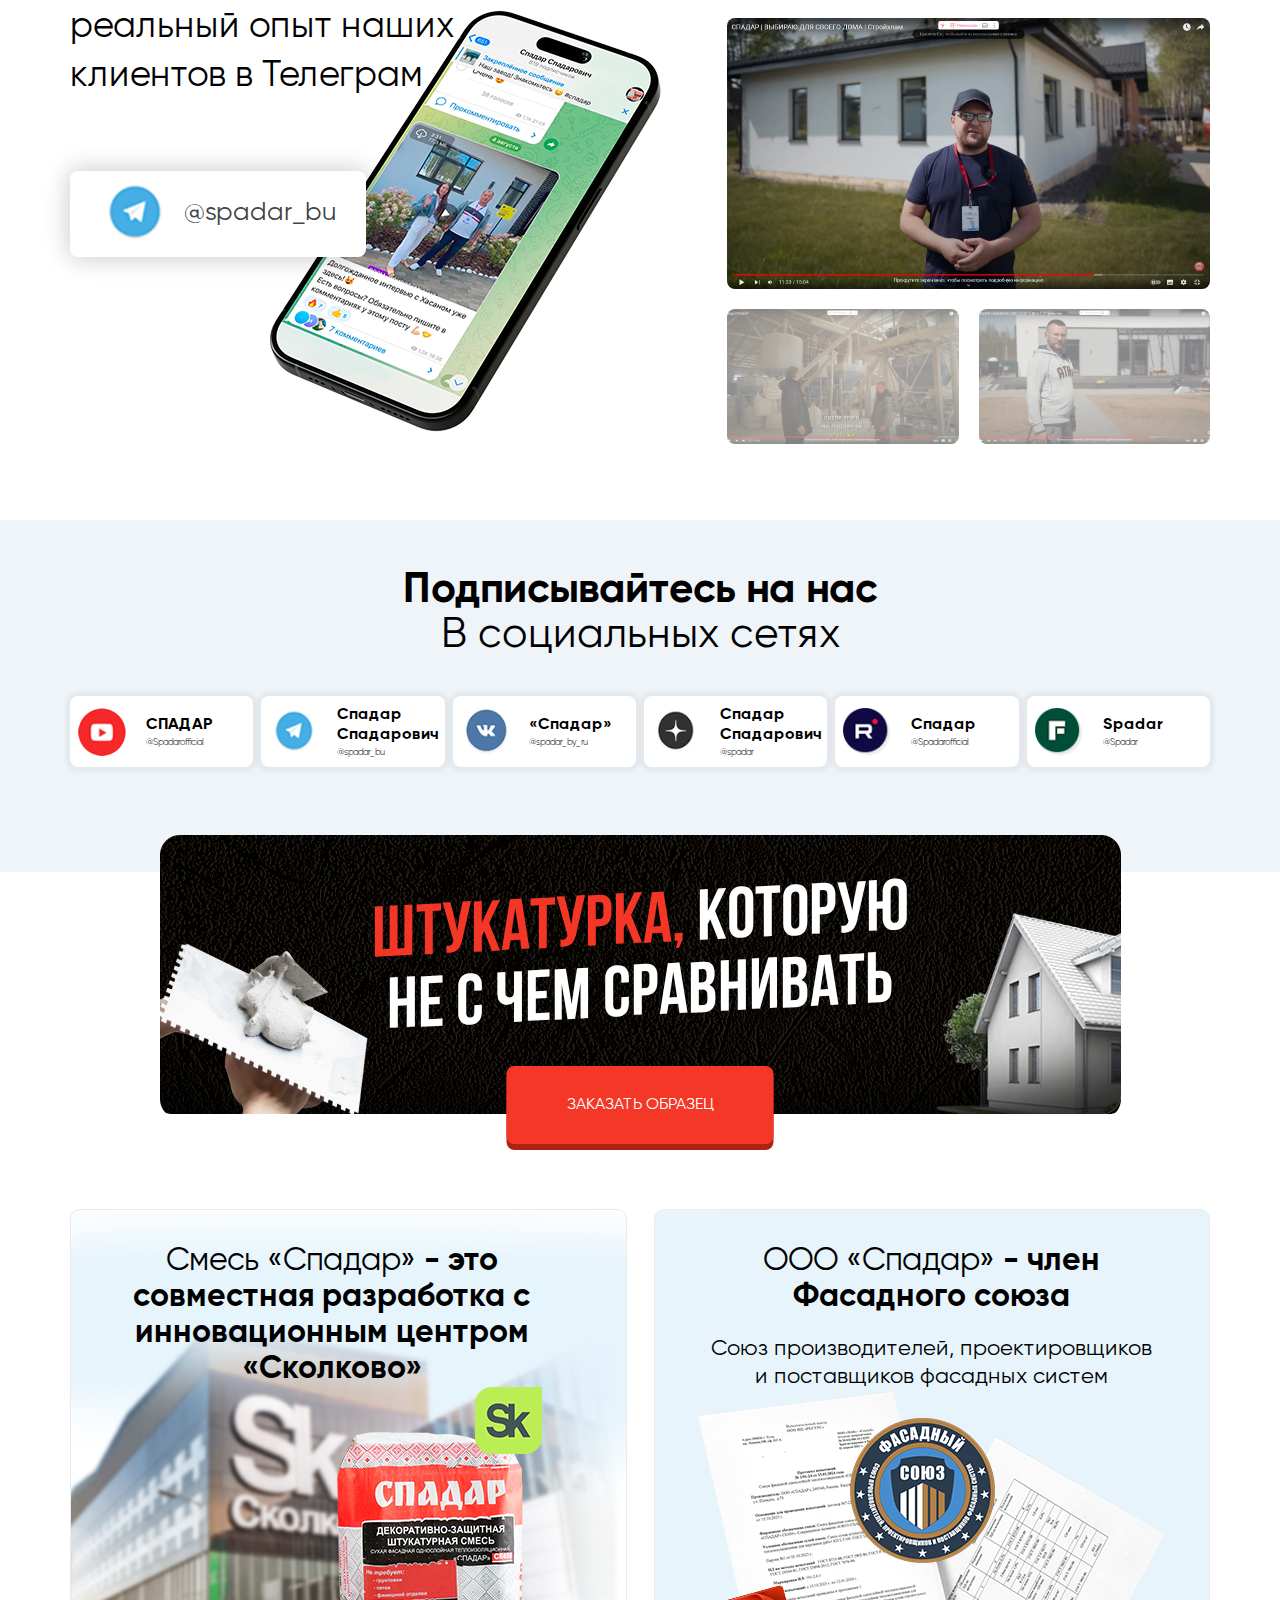
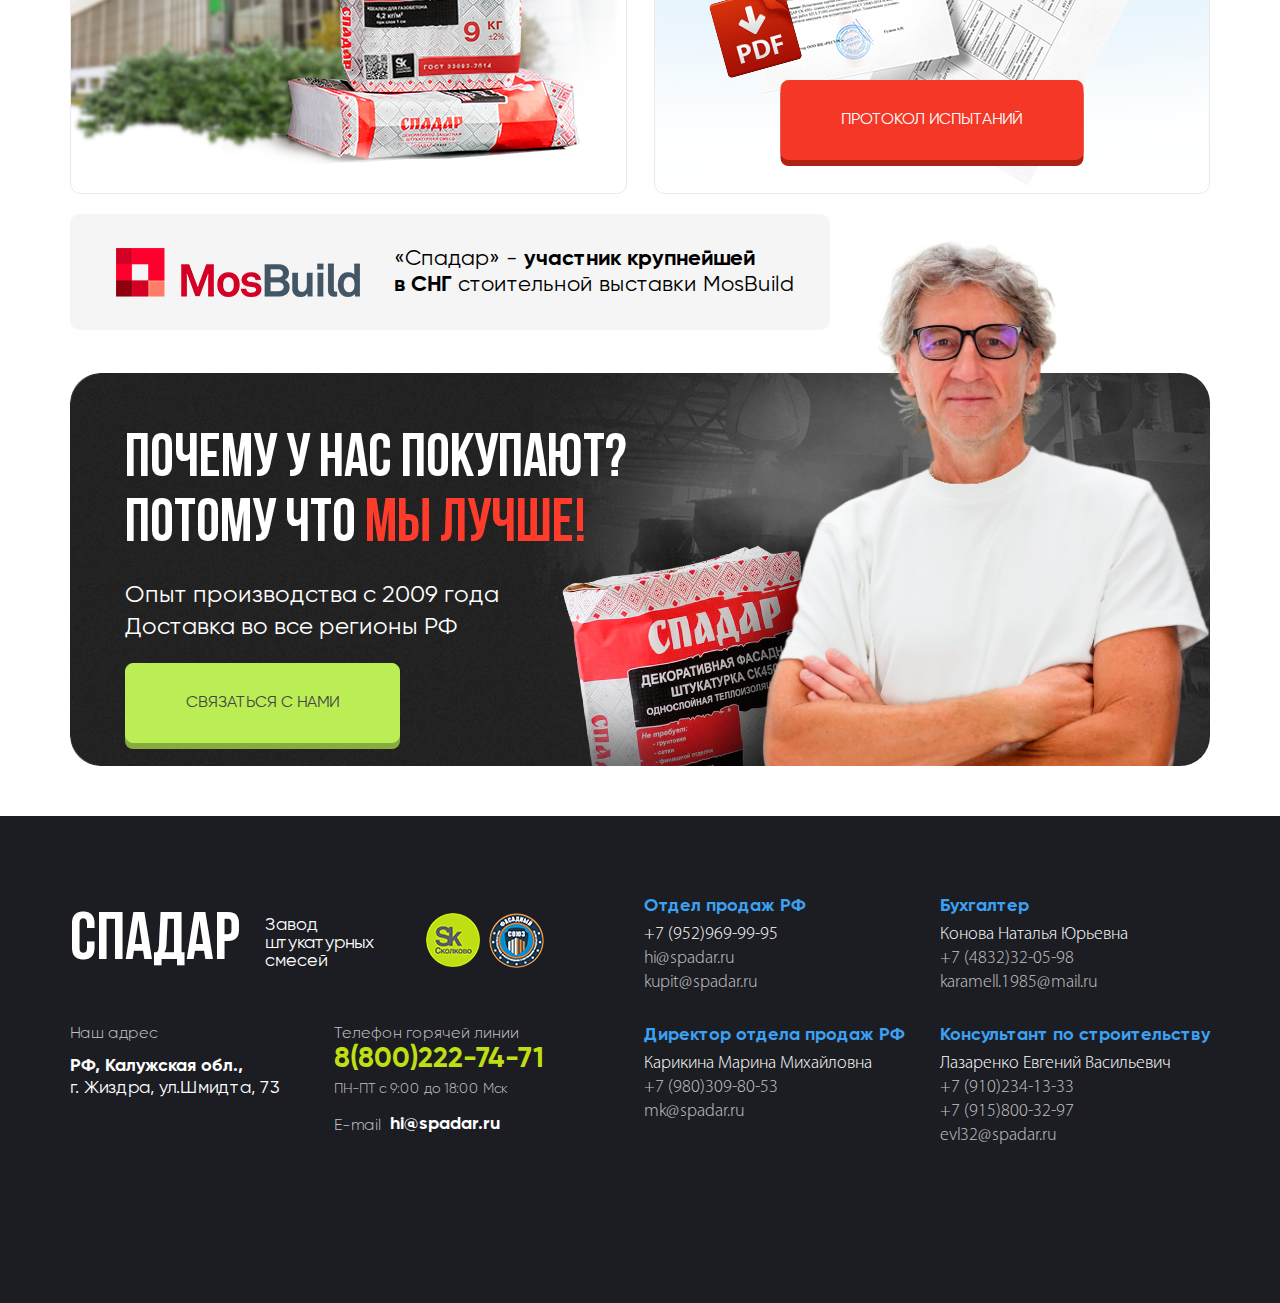
==== commit ad795e06: "S" ====
--- a/index.html
+++ b/index.html
@@ -23,7 +23,7 @@
     <header class="header">
       <div class="big-container">
         <div class="header-logo__box">
-          <img src="images/icons/menu.png" alt="menu icon">
+          <img class="menu-img" src="images/icons/menu.png" alt="menu icon">
           <a class="header-logo" href="#!">СПАДАР</a>
           <div class="header-logo__text">Завод штукатурных <br>
             смесей</div>
@@ -41,6 +41,12 @@
         <div class="big-container">
           <img class="intro-human__img" src="images/human.png" alt="intro-human">
           <img class="intro-product" src="images/intro-product.png" alt="">
+          <div class="intro-human__info">
+            <h3>Курлович <br>
+              <span>Вячеслав Александрович</span>
+            </h3>
+            <span class="text">Директор ООО «Спадар» </span>
+          </div>
           <div class="intro-servis__life">
             <span class="intro-servis__life-text">Срок службы</span>
             <h2 class="intro-servis__life-title">25 лет</h2>
@@ -54,7 +60,7 @@
               <div class="feature-text">РАЗРАБОТАНО СО <span>СКОЛКОВО</span></div>
             </div>
             <div class="feature-item feature-red">
-              <div class="feature-icon">5 в 1</div>
+              <div class="feature-icon">5 <span>в</span> 1</div>
               <div class="feature-text">НЕ ПРОСТО ШТУКАТУРКА</div>
             </div>
             <div class="feature-item feature-red">
@@ -78,35 +84,44 @@
             <h2 class="about-us__learn-more-title"><span>Узнай</span> о нас всё</h2>
             <img class="about-us__learn-more-icon" src="images/icons/down-btn.png" alt="">
           </div>
-          <div class="about-us__cards">
-            <a class="about-us__card" href="#!">
-              <img class="about-us__card-img" src="images/about-us-card-img-1.png" alt="about-us-card-img">
-              <div class="about-us__card-body">
-                <h3 class="about-us__card-title">Чем мы хуже?</h3>
-                <div class="next-btn">
-                  <img src="images/icons/next-icon.png" alt="">
-                </div>
-              </div>
-            </a>
-            <a class="about-us__card" href="#!">
-              <img class="about-us__card-img" src="images/about-us-card-img-2.png" alt="about-us-card-img">
-              <div class="about-us__card-body">
-                <h3 class="about-us__card-title">Сравнение лучших
-                  штукатурок</h3>
-                <div class="next-btn">
-                  <img src="images/icons/next-icon.png" alt="">
-                </div>
-              </div>
-            </a>
-            <a class="about-us__card" href="#!">
-              <img class="about-us__card-img" src="images/about-us-card-img-3.png" alt="about-us-card-img">
-              <div class="about-us__card-body">
-                <h3 class="about-us__card-title">Спадар - лучшая штукатурка</h3>
-                <div class="next-btn">
-                  <img src="images/icons/next-icon.png" alt="">
-                </div>
-              </div>
-            </a>
+          <div class="swiper-container about-us__cards about-us__cards-swiper">
+            <div class="swiper-wrapper">
+              <div class="swiper-slide">
+                <a class="about-us__card" href="#!">
+                  <img class="about-us__card-img" src="images/about-us-card-img-1.png" alt="about-us-card-img">
+                  <div class="about-us__card-body">
+                    <h3 class="about-us__card-title">Чем мы хуже?</h3>
+                    <div class="next-btn">
+                      <img src="images/icons/next-icon.png" alt="">
+                    </div>
+                  </div>
+                </a>
+              </div>
+              <div class="swiper-slide">
+                <a class="about-us__card" href="#!">
+                  <img class="about-us__card-img" src="images/about-us-card-img-2.png" alt="about-us-card-img">
+                  <div class="about-us__card-body">
+                    <h3 class="about-us__card-title">Сравнение лучших
+                      штукатурок</h3>
+                    <div class="next-btn">
+                      <img src="images/icons/next-icon.png" alt="">
+                    </div>
+                  </div>
+                </a>
+              </div>
+              <div class="swiper-slide">
+                <a class="about-us__card" href="#!">
+                  <img class="about-us__card-img" src="images/about-us-card-img-3.png" alt="about-us-card-img">
+                  <div class="about-us__card-body">
+                    <h3 class="about-us__card-title">Спадар - лучшая штукатурка</h3>
+                    <div class="next-btn">
+                      <img src="images/icons/next-icon.png" alt="">
+                    </div>
+                  </div>
+                </a>
+              </div>
+            </div>
+            <div class="swiper-pagination about-us__cards-swiper-pagination"></div>
           </div>
 
           <div class="about-us__media">
@@ -191,6 +206,7 @@
                   <img src="images/icons/next-icon-2.png" alt="">
                 </button>
                 <div class="swiper product-info__swiper">
+                  <div class="product-info__swiper-pagination swiper-pagination"></div>
                   <div class="swiper-wrapper">
                     <div class="swiper-slide">
                       <div class="product-card">
@@ -340,7 +356,8 @@
               <p>
                 <b>Магазины и контакты</b> официальных дилеров в вашем регионе
               </p>
-              <a class="red-btn" href="#!">Смотреть</a>
+              <a class="red-btn" href="#!"><span class="media-hide__text">Смотреть</span> <span
+                  class="media-show__text">Подробнее</span></a>
               <img class="map-img" src="images/map.png" alt="">
             </div>
           </div>
--- a/css/style.css
+++ b/css/style.css
@@ -56,6 +56,24 @@
   margin: 0 auto;
 }
 
+.swiper-pagination {
+  bottom: -30px;
+}
+
+.swiper-pagination-bullet {
+  background: #353535;
+  opacity: 1;
+  width: 13px;
+  height: 13px;
+  border-radius: 10px;
+  transition: all 0.2s linear;
+}
+
+.swiper-pagination-bullet-active {
+  background: #fe311f;
+  width: 34px;
+}
+
 .header {
   position: absolute;
   top: 0;
@@ -107,11 +125,34 @@
   background-size: cover;
   padding-top: 196px;
   height: 1092px;
+  background-position: center;
 }
 .intro .big-container {
   position: relative;
   height: 100%;
   z-index: 1;
+}
+.intro-human__info {
+  background: #fff;
+  position: absolute;
+  bottom: 40px;
+  left: 0;
+  padding: 25px;
+  border-radius: 10px;
+}
+.intro-human__info h3 {
+  font-size: 19px;
+  line-height: 17px;
+  font-family: "Myriad Pro";
+}
+.intro-human__info h3 span {
+  font-weight: normal;
+}
+.intro-human__info .text {
+  margin-top: 8px;
+  font-size: 14px;
+  line-height: 13px;
+  color: #4b4b4b;
 }
 .intro-human__img {
   position: absolute;
@@ -136,6 +177,8 @@
   margin-left: auto;
   width: -moz-fit-content;
   width: fit-content;
+  position: relative;
+  z-index: 3;
 }
 .intro-servis__life {
   position: absolute;
@@ -227,6 +270,7 @@
   display: flex;
   justify-content: center;
   flex-direction: column;
+  box-shadow: inset 0px 0px 10px #3c3c3c;
 }
 .intro .feature-text {
   font-size: 20px;
@@ -288,15 +332,14 @@
   }
 }
 .about-us__cards {
-  display: grid;
-  grid-template-columns: repeat(3, 1fr);
   margin-top: 65px;
-  gap: 12px;
+  position: relative;
 }
 .about-us__card {
   overflow: hidden;
   border-radius: 10px;
   background: #292929;
+  width: 100%;
 }
 .about-us__card-img {
   width: 100%;
@@ -333,6 +376,9 @@
   margin-top: 31px;
   gap: 24px;
   align-items: stretch;
+}
+.about-us__media .swiper-pagination {
+  bottom: -30px;
 }
 .about-us__media-shorts {
   background: #0b0b0b;
@@ -358,21 +404,6 @@
   -o-object-fit: cover;
      object-fit: cover;
 }
-.about-us__media .swiper-pagination {
-  bottom: -30px;
-}
-.about-us__media .swiper-pagination-bullet {
-  background: #353535;
-  opacity: 1;
-  width: 13px;
-  height: 13px;
-  border-radius: 10px;
-  transition: all 0.2s linear;
-}
-.about-us__media .swiper-pagination-bullet-active {
-  background: #fe311f;
-  width: 34px;
-}
 .about-us__media .right-box {
   display: flex;
   flex-direction: column;
@@ -437,6 +468,9 @@
   display: flex;
   align-items: start;
   justify-content: space-between;
+}
+.product-info .product-info__swiper-pagination {
+  display: none;
 }
 .product-info .product-swiper {
   position: relative;
@@ -493,6 +527,7 @@
   color: #9d9ba4;
   font-size: 19px;
   line-height: 23px;
+  text-decoration: line-through;
 }
 .product-info .product-content {
   display: flex;
@@ -1382,4 +1417,376 @@
 }
 .footer a:hover {
   color: #fff;
+}
+
+.media-show__text {
+  display: none;
+}
+
+@media screen and (max-width: 1200px) {
+  .big-container,
+  .container {
+    max-width: 100%;
+    padding-left: 18px;
+    padding-right: 18px;
+  }
+  .about-quality__director-photo {
+    transform: translateX(-140px);
+  }
+}
+@media screen and (max-width: 992px) {
+  .header .big-container {
+    padding: 30px;
+    margin: 0 30px;
+  }
+  .intro-title {
+    font-size: 75px;
+    line-height: 80px;
+    text-align: center;
+    margin: 0 auto;
+  }
+  .intro-human__img {
+    height: 600px;
+    width: 396px;
+  }
+  .intro-product {
+    width: 414px;
+    height: 318px;
+    left: 216px;
+  }
+  .intro-servis__life {
+    width: 104px;
+    height: 104px;
+  }
+  .intro-servis__life-title {
+    font-size: 29px;
+    line-height: 29px;
+  }
+  .intro-servis__life-text {
+    font-size: 7px;
+    line-height: 10px;
+  }
+  .intro {
+    padding-top: 125px;
+    height: 900px;
+  }
+  .about-us__learn-more-title {
+    font-size: 90px;
+    line-height: 90px;
+  }
+  .about-us__cards .swiper-pagination {
+    bottom: -22px;
+  }
+  .about-us__media-shorts,
+  .product-info .benefits {
+    display: none;
+  }
+  .product-info .top-box .product-card__box {
+    width: 100%;
+  }
+  .product-info .top-box .product-info__swiper {
+    width: 100%;
+    max-width: 100%;
+  }
+  .product-info .product-card__img {
+    height: 506px;
+  }
+  .product-info .product-swiper-btn-prev {
+    left: 10px;
+  }
+  .product-info .product-swiper-btn-next {
+    right: 10px;
+  }
+  .product-info .promo-section {
+    grid-template-columns: 1fr;
+  }
+  .product-info .promo-section .promo-info .up-arrow {
+    top: -29%;
+    height: 144px;
+  }
+  .product-info .promo-section .heat-img {
+    left: 50%;
+    transform: translateX(-50%);
+  }
+}
+@media screen and (max-width: 768px) {
+  .header .big-container {
+    padding: 24px 20px 20px 20px;
+  }
+  .header-logo {
+    font-size: 40px;
+    height: 35px;
+  }
+  .header .menu-img {
+    width: 30px;
+    height: 30px;
+  }
+  .header-logo__text {
+    font-size: 15px;
+    line-height: 15px;
+    margin-left: 0;
+    width: 95px;
+  }
+  .header-logo__box {
+    gap: 15px;
+  }
+  .header-tel,
+  .header-email {
+    font-size: 13px;
+    line-height: 18px;
+    white-space: nowrap;
+  }
+  .intro-title {
+    font-size: 54px;
+    line-height: 52px;
+  }
+  .intro {
+    padding-top: 115px;
+  }
+  .intro .feature {
+    display: grid;
+    grid-template-columns: repeat(2, 1fr);
+    margin-top: 40px;
+    -moz-column-gap: 5px;
+         column-gap: 5px;
+    row-gap: 35px;
+    max-width: 270px;
+  }
+  .intro .feature-item {
+    width: 100%;
+    height: 56px;
+    padding: 12px 0 0 0;
+    text-align: center;
+  }
+  .intro .feature-text {
+    font-size: 11px;
+    line-height: 11px;
+    width: 80%;
+    margin: 0 auto;
+  }
+  .intro .feature-icon {
+    width: 35px;
+    height: 35px;
+    font-size: 18px;
+    top: -22px;
+    left: 50%;
+    transform: translateX(-50%);
+    animation: none;
+    box-shadow: 0 0 0 2px rgba(255, 0, 0, 0.5), 0 0 0 4px rgba(255, 0, 0, 0.3), 0 0 0 6px rgba(255, 0, 0, 0.2);
+  }
+  .intro .feature-icon img {
+    width: 100%;
+    height: 100%;
+  }
+  .intro .feature-icon span {
+    font-size: 12px;
+    line-height: 12px;
+  }
+  .intro .feature-icon.green {
+    box-shadow: 0 0 0 2px rgba(191, 223, 20, 0.5), 0 0 0 4px rgba(191, 223, 20, 0.3), 0 0 0 6px rgba(191, 223, 20, 0.2);
+    animation: none;
+  }
+  .intro .feature-text__lg {
+    font-size: 13px;
+    line-height: 13px;
+  }
+  .intro .feature .small-text {
+    font-size: 9px;
+    line-height: 14px;
+  }
+  .intro .feature .small-text br {
+    display: none;
+  }
+  .intro {
+    height: 870px;
+  }
+  .intro-human__img {
+    left: -100px;
+  }
+  .intro-servis__life {
+    right: 15px;
+  }
+  .intro-human__info {
+    padding: 15px 28px 15px;
+    border-radius: 8px;
+    left: -10px;
+    bottom: 152px;
+  }
+  .intro-human__info h3 {
+    font-size: 13px;
+    line-height: 13px;
+  }
+  .intro-human__info h3 span {
+    font-size: 12px;
+  }
+  .intro-human__info .text {
+    font-size: 10px;
+    line-height: 10px;
+    margin-top: 5px;
+  }
+  .intro-product {
+    left: 95px;
+    bottom: 48px;
+  }
+  .about-us__learn-more-title {
+    font-size: 62px;
+    line-height: 70px;
+  }
+  .about-us__learn-more {
+    border-radius: 10px;
+    padding-top: 20px;
+    transform: skew(0deg, -2deg) translateY(-65px);
+  }
+  .about-us__learn-more-icon {
+    width: 84px;
+    height: 84px;
+  }
+  .about-us__media .content-img {
+    width: 220px;
+    height: 125px;
+  }
+  .big-container,
+  .container {
+    padding-left: 15px;
+    padding-right: 15px;
+  }
+  .about-us__media .content-title {
+    font-size: 20px;
+    line-height: 22px;
+  }
+  .product-info .price-list,
+  .product-info .product-content,
+  .product-info .order-btn {
+    opacity: 0;
+    transition: all 0.2s linear;
+  }
+  .swiper-backface-hidden .swiper-slide-active .price-list,
+  .swiper-backface-hidden .swiper-slide-active .product-content,
+  .swiper-backface-hidden .swiper-slide-active .order-btn {
+    opacity: 1;
+  }
+  .product-info .promo-section .promo-info .up-arrow {
+    top: -84%;
+    height: 242px;
+    right: 0;
+    width: 73px;
+    transform: rotate(5deg);
+  }
+  .product-info .top-box .product-info__swiper {
+    overflow: visible;
+  }
+  .product-info .order-btn {
+    height: 42px;
+  }
+  .product-info .promo-section .heat-img {
+    width: 122px;
+    height: 75px;
+  }
+  .product-info .promo-section .promo-info__title {
+    font-size: 50px;
+    line-height: 50px;
+    width: 275px;
+  }
+  .product-info .promo-section .promo-info {
+    padding-right: 5px;
+  }
+  .product-info .promo-section .block-img {
+    width: 230px;
+  }
+  .product-info .promo-section .delivery-info__title {
+    font-size: 38px;
+    line-height: 38px;
+  }
+  .product-info .promo-section .delivery-info .red-btn .media-show__text {
+    display: block;
+  }
+  .product-info .promo-section .delivery-info .red-btn .media-hide__text {
+    display: none;
+  }
+  .product-info .promo-section .delivery-info .map-img {
+    top: 0px;
+    width: 442px;
+    height: 255px;
+  }
+  .product-info {
+    padding-bottom: 48px;
+  }
+  .product-info .product-info__swiper-pagination {
+    display: block;
+    bottom: 183px;
+  }
+  .product-info .product-info__swiper-pagination .swiper-pagination-bullet {
+    background: #cbcbcb;
+  }
+  .product-info .product-info__swiper-pagination .swiper-pagination-bullet-active {
+    background: #fe311f;
+  }
+  .product-info .price-list {
+    margin-top: 55px;
+  }
+}
+@media screen and (max-width: 480px) {
+  .header .big-container {
+    margin: 0;
+    padding: 20px 15px;
+  }
+  .intro-product {
+    bottom: 0;
+  }
+  .intro-human__img {
+    left: -150px;
+  }
+  .intro .feature {
+    margin-right: -18px;
+  }
+  .intro-title {
+    font-size: 50px;
+  }
+  .about-us__learn-more-title {
+    font-size: 45px;
+    line-height: 45px;
+  }
+  .about-us__learn-more {
+    padding: 20px 68px 6px 28px;
+    transform: skew(0deg, -2deg) translateY(-40px);
+  }
+  .about-us__learn-more-icon {
+    width: 74px;
+    height: 74px;
+  }
+  .about-us__cards {
+    margin-top: 40px;
+  }
+  .about-us__media .content-title {
+    font-size: 15px;
+    line-height: 18px;
+  }
+  .about-us__media .content-img {
+    width: 195px;
+    height: 100px;
+  }
+  .about-us__media-content {
+    margin-top: 44px;
+  }
+  .about-us__media .right-box {
+    gap: 22px;
+  }
+  .about-us {
+    padding-bottom: 30px;
+  }
+  .product-info .product-content .product-desc {
+    font-size: 15px;
+    line-height: 18px;
+  }
+  .product-info .product-content .product-name {
+    font-size: 20px;
+    line-height: 22px;
+  }
+  .product-info .product-content {
+    flex-direction: column;
+    align-items: start;
+  }
+  .product-info .product-info__swiper-pagination {
+    bottom: 220px;
+  }
 }/*# sourceMappingURL=style.css.map */